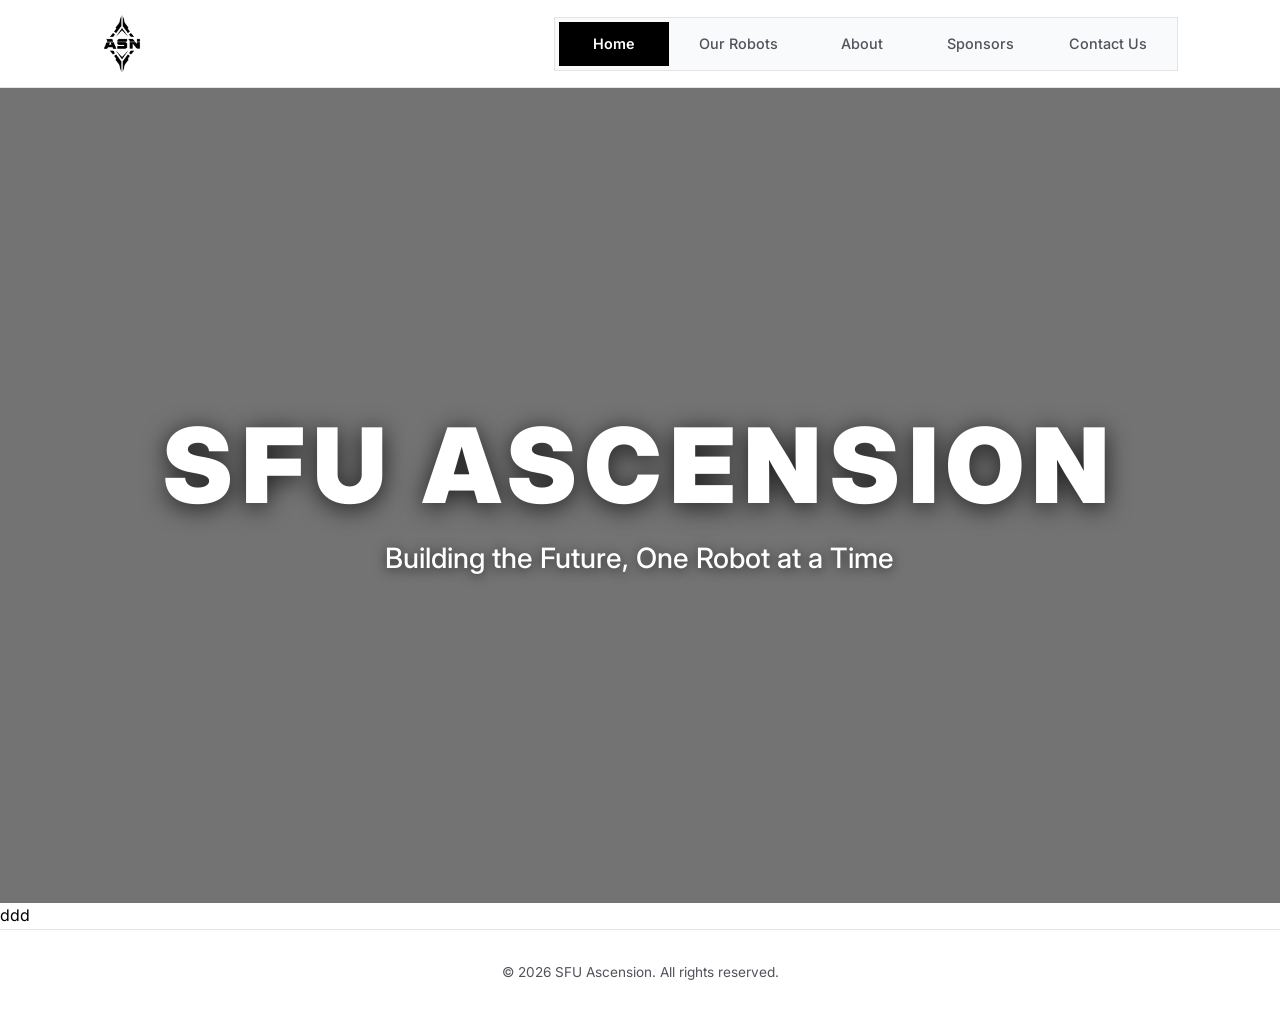
==== index.html @ e558784f "Create" ====
<!doctype html>
<html lang="en">
  <head>
    <meta charset="UTF-8" />
    <meta name="viewport" content="width=device-width, initial-scale=1.0" />
    <title>Home | SFU Ascension</title>
    <link rel="stylesheet" href="style.css" />
    <link rel="preconnect" href="https://fonts.googleapis.com" />
    <link rel="preconnect" href="https://fonts.gstatic.com" crossorigin />
    <link
      href="https://fonts.googleapis.com/css2?family=Inter:wght@400;500;700;800;900&display=swap"
      rel="stylesheet"
    />
  </head>
  <body>
    <header class="top-nav">
      <a href="index.html" class="logo-container">
        <img src="images/asnBlackLogo.png" alt="ASN Logo" class="logo-img" />
      </a>
      <nav class="tabs-container">
        <a href="index.html" class="tab-btn active">Home</a>
        <a href="robots.html" class="tab-btn">Our Robots</a>
        <a href="about.html" class="tab-btn">About</a>
        <a href="sponsors.html" class="tab-btn">Sponsors</a>
        <a href="contact.html" class="tab-btn">Contact Us</a>
      </nav>
    </header>

    <main class="content-wrapper">
      <section class="hero-gif-container">
        <div class="hero-overlay"></div>
        <div class="hero-content">
          <h1 class="giant-hero-title">SFU ASCENSION</h1>
          <h2 class="giant-hero-subtitle">
            Building the Future, One Robot at a Time
          </h2>
        </div>
      </section>
      ddd
    </main>

    <footer class="footer">
      <p>&copy; 2026 SFU Ascension. All rights reserved.</p>
    </footer>
  </body>
</html>
---- style.css ----
:root {
  --bg: #FFFFFF;
  --bg-card: #f9fafb;
  --bg-card-hover: #f3f4f6;
  --text-main: #000000;
  --text-muted: #52525b;
  --accent-vivid: #F13223;
  --accent-pale: #FA6559;
  --border: #e4e4e7;
  --radius: 0px;
}

* {
  box-sizing: border-box;
  margin: 0;
  padding: 0;
}

body {
  font-family: 'Inter', system-ui, -apple-system, sans-serif;
  background-color: var(--bg);
  color: var(--text-main);
  line-height: 1.6;
  min-height: 100vh;
  display: flex;
  flex-direction: column;
}

/* Header & Tab Navigation Bar */
.top-nav {
  display: flex;
  justify-content: space-between;
  align-items: center;
  padding: 0.85rem 8%;
  border-bottom: 1px solid var(--border);
  position: sticky;
  top: 0;
  background-color: rgba(255, 255, 255, 0.96);
  backdrop-filter: blur(8px);
  z-index: 100;
}

.logo-container {
  display: flex;
  align-items: center;
  text-decoration: none;
}

.logo-img {
  height: 60px;
  width: auto;
  max-width: 170px;
  display: block;
  object-fit: contain;
}

/* Square & Wide Tabs (Now Anchor Links) */
.tabs-container {
  display: flex;
  background: var(--bg-card);
  padding: 4px;
  border-radius: 0;
  border: 1px solid var(--border);
  gap: 4px;
  overflow-x: auto;
}

.tab-btn {
  display: inline-flex;
  align-items: center;
  justify-content: center;
  background: transparent;
  color: var(--text-muted);
  font-size: 0.9rem;
  font-weight: 500;
  padding: 0.65rem 1.6rem;
  min-width: 110px;
  border-radius: 0;
  text-decoration: none;
  cursor: pointer;
  transition: background-color 0.2s ease, color 0.2s ease;
  white-space: nowrap;
}

.tab-btn:hover {
  background: #000000;
  color: #ffffff;
}

.tab-btn.active {
  background: var(--text-main);
  color: #ffffff;
  font-weight: 600;
}

.tab-btn.active:hover {
  background: #000000;
  color: #ffffff;
}

/* Main Content Wrapper */
.content-wrapper {
  flex: 1;
  width: 100%;
  display: flex;
  flex-direction: column;
}

/* Overview / Home Hero Section */
.hero-gif-container {
  position: relative;
  width: 100%;
  height: calc(100vh - 85px);
  min-height: 550px;
  display: flex;
  align-items: center;
  justify-content: center;
  text-align: center;
  background-image: url('https://upload.wikimedia.org/wikipedia/commons/e/e0/5R_robot.gif');
  background-size: cover;
  background-position: center;
  background-repeat: no-repeat;
  overflow: hidden;
}

.hero-overlay {
  position: absolute;
  top: 0;
  left: 0;
  width: 100%;
  height: 100%;
  background: rgba(0, 0, 0, 0.55);
  z-index: 1;
}

.hero-content {
  position: relative;
  z-index: 2;
  padding: 0 2rem;
}

.giant-hero-title {
  font-size: clamp(3rem, 8.5vw, 6.5rem);
  font-weight: 900;
  letter-spacing: 0.08em;
  color: #ffffff;
  text-transform: uppercase;
  line-height: 1.05;
  margin: 0;
  text-shadow: 0 4px 24px rgba(0, 0, 0, 0.75);
}

.giant-hero-subtitle {
  font-size: clamp(1.25rem, 2.5vw, 1.75rem);
  font-weight: 500;
  color: #ffffff;
  margin-top: 1rem;
  text-shadow: 0 2px 12px rgba(0, 0, 0, 0.65);
}

/* Page Inner Layout */
.inner-container {
  max-width: 850px;
  margin: 0 auto;
  padding: 4.5rem 2rem 4rem;
  width: 100%;
}

.badge {
  display: inline-block;
  padding: 0.35rem 0.85rem;
  font-size: 0.8rem;
  font-weight: 600;
  color: var(--accent-vivid);
  background: rgba(250, 101, 89, 0.12);
  border: 1px solid var(--accent-pale);
  border-radius: 0;
  margin-bottom: 1.25rem;
}

h1.page-title {
  font-size: clamp(2rem, 3.5vw, 2.75rem);
  font-weight: 700;
  line-height: 1.2;
  margin-bottom: 1rem;
  color: var(--text-main);
}

.lead {
  color: var(--text-muted);
  font-size: 1.15rem;
  margin-bottom: 2.5rem;
}

.capability-list {
  display: flex;
  flex-direction: column;
  gap: 1.25rem;
}

.capability-item, .info-box, .contact-card {
  background: var(--bg-card);
  border: 1px solid var(--border);
  padding: 1.5rem 2rem;
  transition: border-color 0.2s ease, background-color 0.2s ease;
}

.capability-item:hover, .info-box:hover {
  background: var(--bg-card-hover);
  border-color: var(--accent-pale);
}

.capability-item h3, .info-box h3 {
  font-size: 1.15rem;
  margin-bottom: 0.5rem;
  color: var(--text-main);
}

.capability-item p, .info-box p, .contact-card p {
  color: var(--text-muted);
  font-size: 0.95rem;
}

.btn {
  display: inline-block;
  margin-top: 1.25rem;
  background: var(--accent-vivid);
  color: #ffffff;
  font-weight: 600;
  padding: 0.75rem 1.5rem;
  text-decoration: none;
  transition: background-color 0.2s ease;
}

.btn:hover {
  background: #000000;
}

.footer {
  text-align: center;
  padding: 2rem;
  border-top: 1px solid var(--border);
  color: var(--text-muted);
  font-size: 0.85rem;
  background: var(--bg);
}
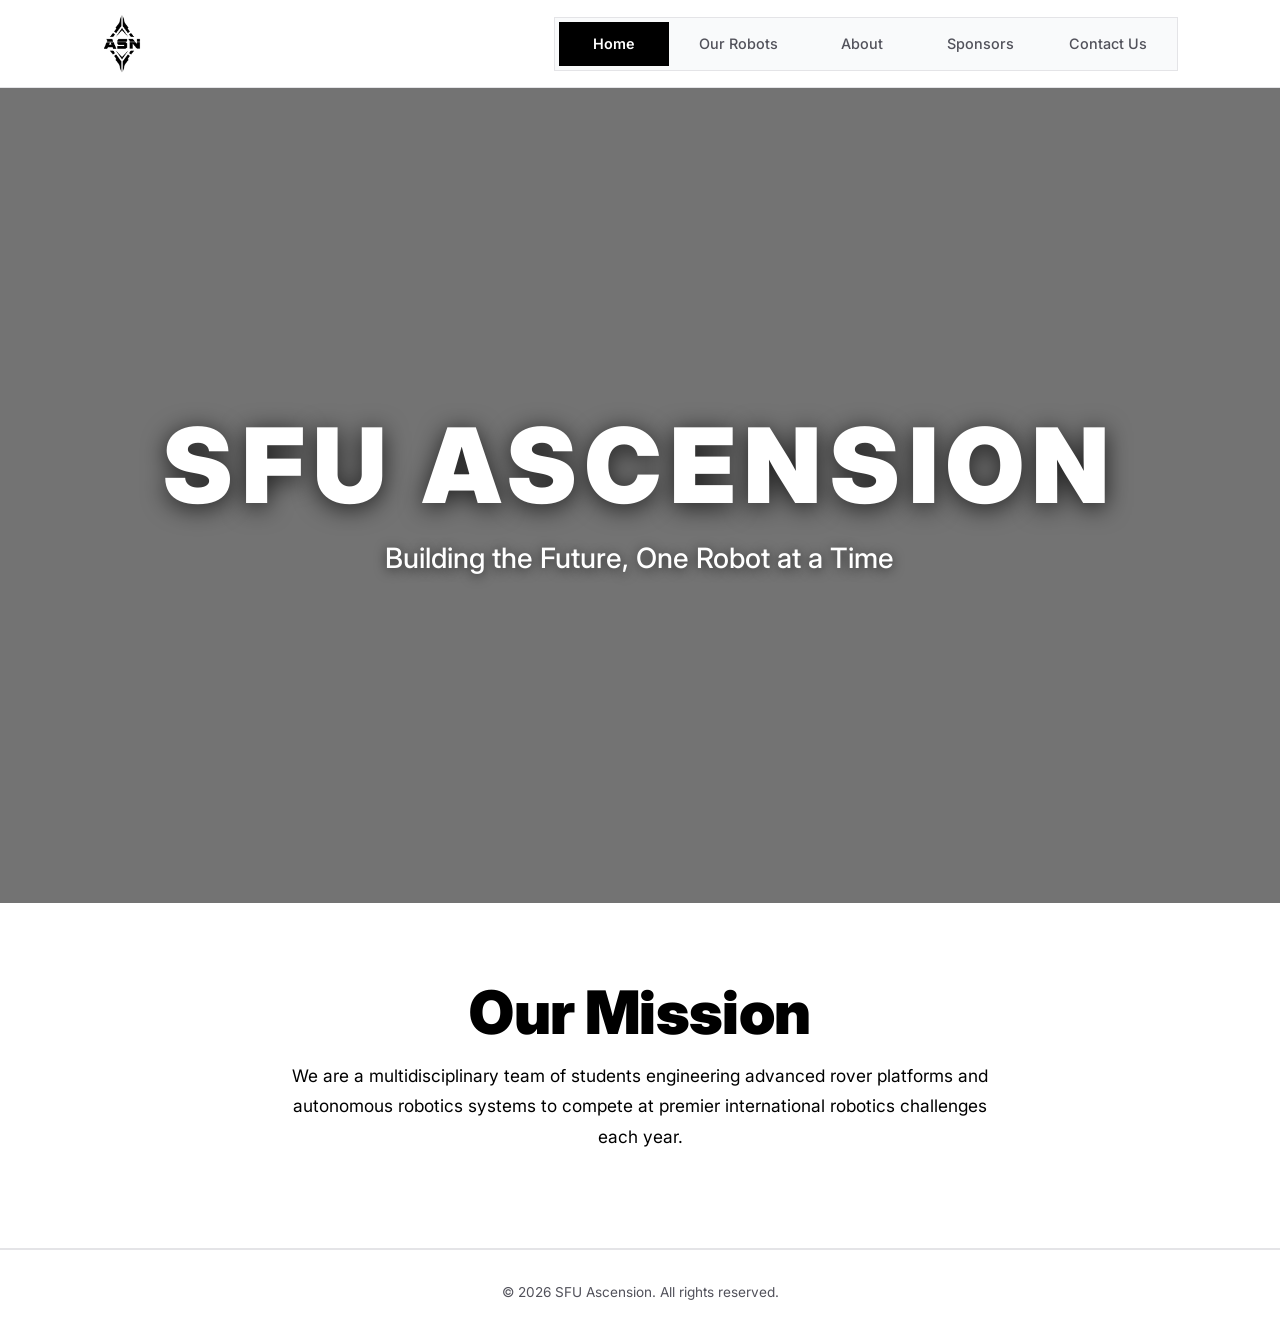
==== commit 9f89f840: "Our mission added" ====
--- a/index.html
+++ b/index.html
@@ -13,6 +13,7 @@
     />
   </head>
   <body>
+    <!-- Top Header & Navigation -->
     <header class="top-nav">
       <a href="index.html" class="logo-container">
         <img src="images/asnBlackLogo.png" alt="ASN Logo" class="logo-img" />
@@ -27,6 +28,7 @@
     </header>
 
     <main class="content-wrapper">
+      <!-- Giant GIF Hero Section -->
       <section class="hero-gif-container">
         <div class="hero-overlay"></div>
         <div class="hero-content">
@@ -36,7 +38,18 @@
           </h2>
         </div>
       </section>
-      ddd
+
+      <!-- Our Mission Section (Full width, ~30vh, White Background, Black Font) -->
+      <section class="mission-section">
+        <div class="mission-container">
+          <h2 class="mission-title">Our Mission</h2>
+          <p class="mission-desc">
+            We are a multidisciplinary team of students engineering advanced
+            rover platforms and autonomous robotics systems to compete at
+            premier international robotics challenges each year.
+          </p>
+        </div>
+      </section>
     </main>
 
     <footer class="footer">
--- a/style.css
+++ b/style.css
@@ -157,6 +157,48 @@
   margin-top: 1rem;
   text-shadow: 0 2px 12px rgba(0, 0, 0, 0.65);
 }
+/* =========================================
+   OUR MISSION SECTION (HOME PAGE)
+   ========================================= */
+.mission-section {
+  width: 100%;
+  min-height: 30vh;
+  background-color: #FFFFFF;
+  color: #000000;
+  display: flex;
+  align-items: center;
+  justify-content: center;
+  padding: 4.5rem 8%;
+  border-bottom: 1px solid var(--border);
+}
+
+.mission-container {
+  max-width: 820px;
+  width: 100%;
+  text-align: center;
+  display: flex;
+  flex-direction: column;
+  align-items: center;
+  justify-content: center;
+}
+
+.mission-desc {
+  font-size: clamp(1rem, 1.35vw, 1.15rem);
+  line-height: 1.75;
+  color: #000000;
+  font-weight: 400;
+  margin-bottom: 1.5rem;
+  max-width: 720px;
+}
+
+.mission-title {
+  font-size: clamp(2.5rem, 5vw, 3.75rem);
+  font-weight: 900;
+  line-height: 1.1;
+  color: #000000;
+  letter-spacing: -0.01em;
+  margin: 0.25rem 0 1rem;
+}
 
 /* Page Inner Layout */
 .inner-container {
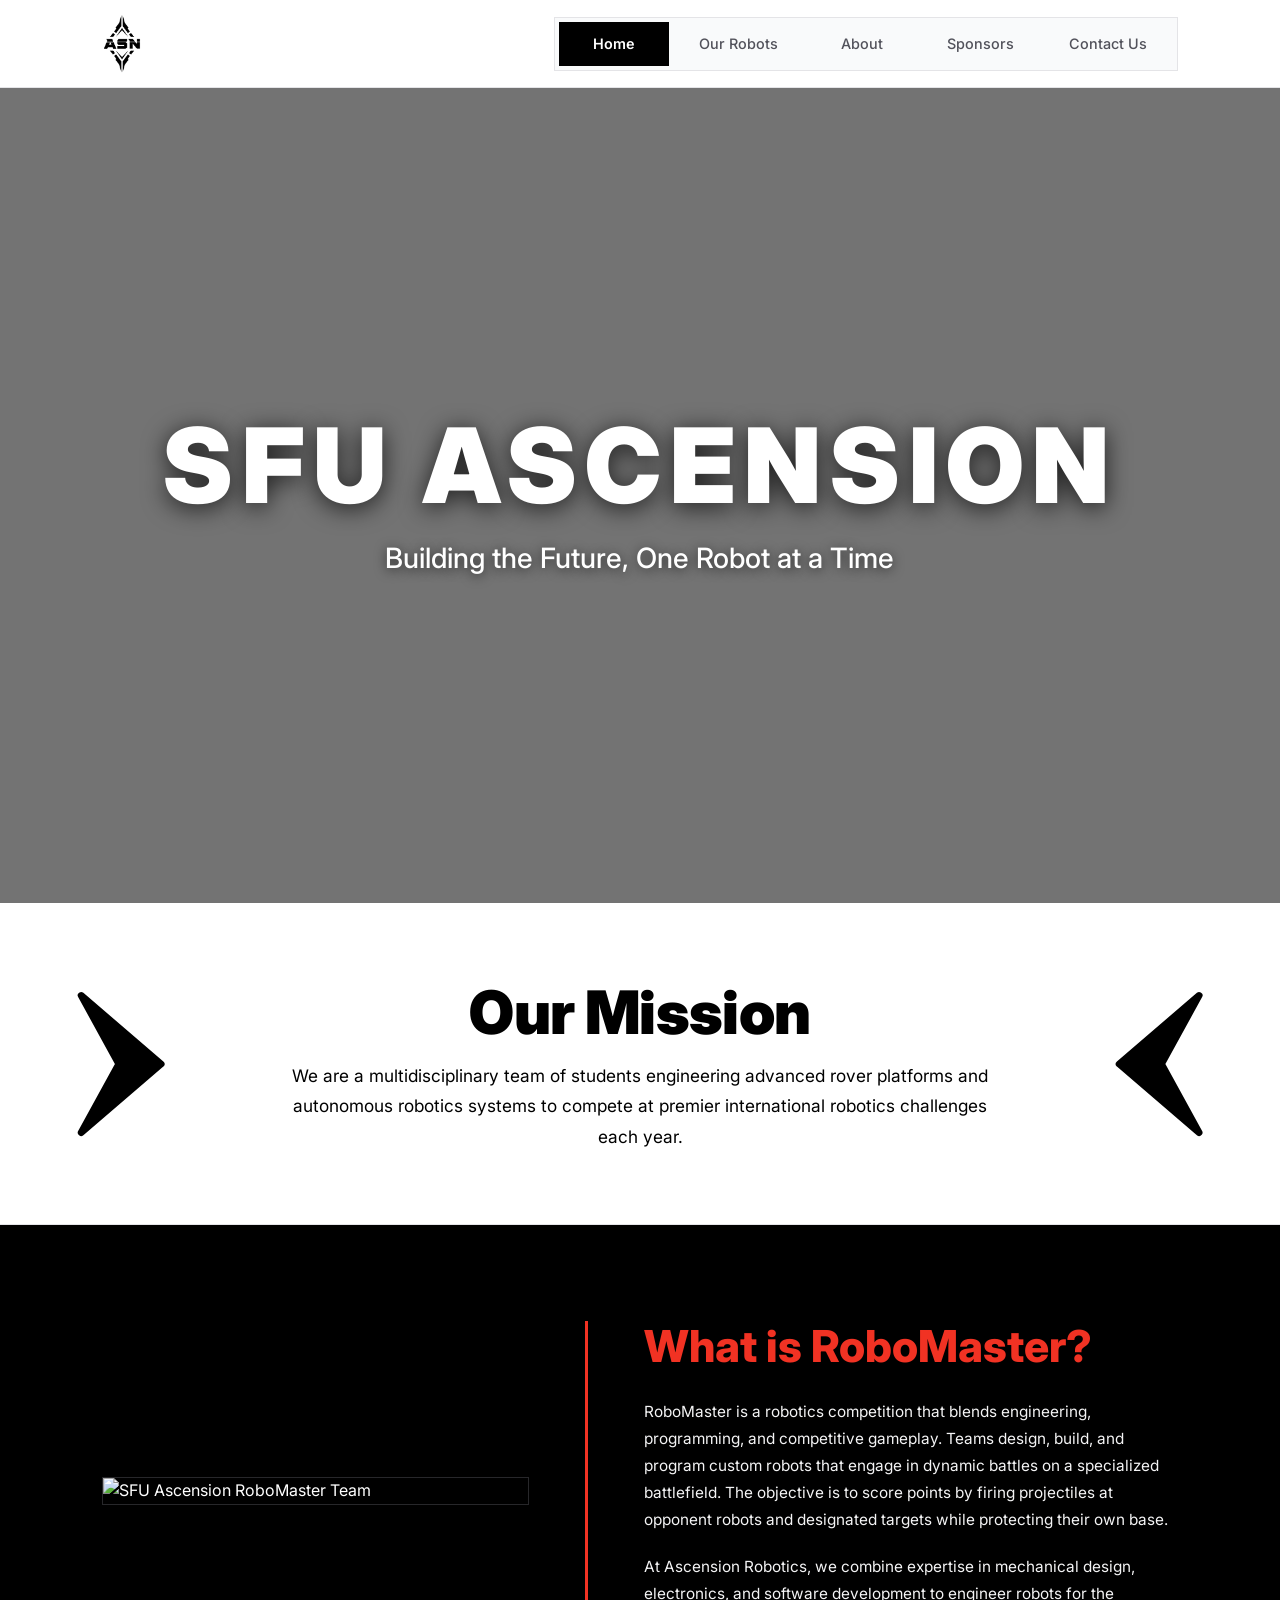
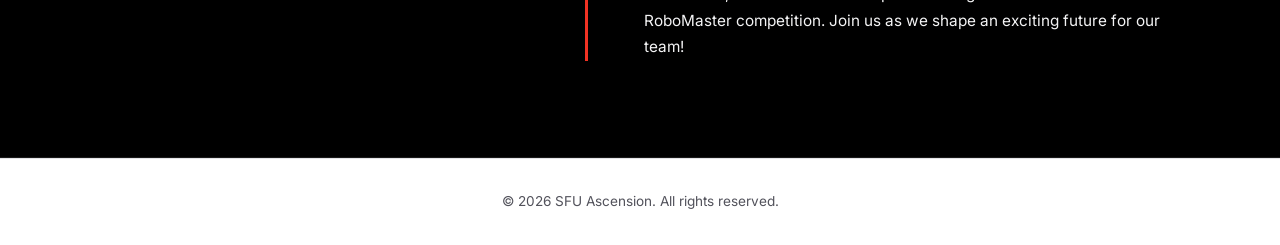
==== commit f84e47de: "Added arrow heads to the mission section" ====
--- a/index.html
+++ b/index.html
@@ -13,7 +13,7 @@
     />
   </head>
   <body>
-    <!-- Top Header & Navigation -->
+    <!-- Top Header & Brand -->
     <header class="top-nav">
       <a href="index.html" class="logo-container">
         <img src="images/asnBlackLogo.png" alt="ASN Logo" class="logo-img" />
@@ -28,7 +28,7 @@
     </header>
 
     <main class="content-wrapper">
-      <!-- Giant GIF Hero Section -->
+      <!-- 1. Giant GIF Hero Section -->
       <section class="hero-gif-container">
         <div class="hero-overlay"></div>
         <div class="hero-content">
@@ -39,8 +39,17 @@
         </div>
       </section>
 
-      <!-- Our Mission Section (Full width, ~30vh, White Background, Black Font) -->
+      <!-- 2. Our Mission Section with Flanking Arrowheads -->
       <section class="mission-section">
+        <!-- Left Arrowhead (Pointing Inward / Right) -->
+        <svg
+          class="mission-arrow mission-arrow-left"
+          viewBox="0 0 100 140"
+          aria-hidden="true"
+        >
+          <path d="M 15 10 L 85 70 L 15 130 L 48 70 Z" />
+        </svg>
+
         <div class="mission-container">
           <h2 class="mission-title">Our Mission</h2>
           <p class="mission-desc">
@@ -48,6 +57,52 @@
             rover platforms and autonomous robotics systems to compete at
             premier international robotics challenges each year.
           </p>
+        </div>
+
+        <!-- Right Arrowhead (Pointing Inward / Left) -->
+        <svg
+          class="mission-arrow mission-arrow-right"
+          viewBox="0 0 100 140"
+          aria-hidden="true"
+        >
+          <path d="M 85 10 L 15 70 L 85 130 L 52 70 Z" />
+        </svg>
+      </section>
+
+      <!-- 3. What is RoboMaster Section (Black Background, White Text, No Button) -->
+      <section class="robomaster-section">
+        <div class="robomaster-container">
+          <!-- Left: Team & Robot Image -->
+          <div class="robomaster-image-wrapper">
+            <!-- Swap src with 'images/robomaster-team.jpg' when your image is ready -->
+            <img
+              src="https://placehold.co/600x420/181b22/ffffff?text=RoboMaster+Team+Photo"
+              alt="SFU Ascension RoboMaster Team"
+              class="robomaster-img"
+            />
+          </div>
+
+          <!-- Middle: Red Accent Line Divider -->
+          <div class="robomaster-divider"></div>
+
+          <!-- Right: RoboMaster Overview Copy -->
+          <div class="robomaster-text">
+            <h2 class="robomaster-title">What is RoboMaster?</h2>
+            <p>
+              RoboMaster is a robotics competition that blends engineering,
+              programming, and competitive gameplay. Teams design, build, and
+              program custom robots that engage in dynamic battles on a
+              specialized battlefield. The objective is to score points by
+              firing projectiles at opponent robots and designated targets while
+              protecting their own base.
+            </p>
+            <p>
+              At Ascension Robotics, we combine expertise in mechanical design,
+              electronics, and software development to engineer robots for the
+              RoboMaster competition. Join us as we shape an exciting future for
+              our team!
+            </p>
+          </div>
         </div>
       </section>
     </main>
--- a/style.css
+++ b/style.css
@@ -161,6 +161,7 @@
    OUR MISSION SECTION (HOME PAGE)
    ========================================= */
 .mission-section {
+  position: relative;
   width: 100%;
   min-height: 30vh;
   background-color: #FFFFFF;
@@ -170,9 +171,35 @@
   justify-content: center;
   padding: 4.5rem 8%;
   border-bottom: 1px solid var(--border);
+  overflow: hidden; /* Prevents arrows from overflowing viewport edges */
+}
+
+/* Stylistic Arrowhead SVGs */
+.mission-arrow {
+  position: absolute;
+  top: 50%;
+  transform: translateY(-50%);
+  height: clamp(90px, 15vw, 160px);
+  width: auto;
+  fill: #000000;
+  stroke: #000000;
+  stroke-width: 6;
+  stroke-linejoin: round; /* Matches the soft rounded bevels of your reference */
+  pointer-events: none;
+  z-index: 1;
+}
+
+.mission-arrow-left {
+  left: clamp(1.5rem, 5vw, 5rem);
+}
+
+.mission-arrow-right {
+  right: clamp(1.5rem, 5vw, 5rem);
 }
 
 .mission-container {
+  position: relative;
+  z-index: 2; /* Keeps text layered cleanly above arrowheads */
   max-width: 820px;
   width: 100%;
   text-align: center;
@@ -180,15 +207,7 @@
   flex-direction: column;
   align-items: center;
   justify-content: center;
-}
-
-.mission-desc {
-  font-size: clamp(1rem, 1.35vw, 1.15rem);
-  line-height: 1.75;
-  color: #000000;
-  font-weight: 400;
-  margin-bottom: 1.5rem;
-  max-width: 720px;
+  padding: 0 1rem;
 }
 
 .mission-title {
@@ -198,6 +217,101 @@
   color: #000000;
   letter-spacing: -0.01em;
   margin: 0.25rem 0 1rem;
+}
+
+.mission-desc {
+  font-size: clamp(1rem, 1.35vw, 1.15rem);
+  line-height: 1.75;
+  color: #000000;
+  font-weight: 400;
+  margin-bottom: 0;
+  max-width: 720px;
+}
+
+/* Mobile Screen Adjustment */
+@media (max-width: 768px) {
+  .mission-arrow {
+    opacity: 0.12; /* Fades arrows to subtle watermarks so text remains legible */
+    height: 110px;
+  }
+}
+
+/* =========================================
+   WHAT IS ROBOMASTER SECTION
+   ========================================= */
+.robomaster-section {
+  width: 100%;
+  background-color: #000000;
+  color: #FFFFFF;
+  padding: 6rem 8%;
+  display: flex;
+  justify-content: center;
+  align-items: center;
+  border-bottom: 1px solid #1a1a1a;
+}
+
+.robomaster-container {
+  max-width: 1150px;
+  width: 100%;
+  display: grid;
+  grid-template-columns: 1fr auto 1.25fr;
+  align-items: center;
+  gap: 3.5rem;
+}
+
+/* Image Column */
+.robomaster-image-wrapper {
+  width: 100%;
+}
+
+.robomaster-img {
+  width: 100%;
+  height: auto;
+  display: block;
+  object-fit: cover;
+  border: 1px solid #27272a;
+}
+
+/* Vertical Red Accent Divider */
+.robomaster-divider {
+  width: 3px;
+  align-self: stretch;
+  background-color: var(--accent-vivid);
+}
+
+/* Text Content Column */
+.robomaster-text {
+  display: flex;
+  flex-direction: column;
+  gap: 1.25rem;
+}
+
+.robomaster-title {
+  font-size: clamp(2rem, 3.5vw, 2.75rem);
+  font-weight: 800;
+  color: var(--accent-vivid); /* Vivid red heading as shown in reference */
+  line-height: 1.15;
+  margin-bottom: 0.5rem;
+}
+
+.robomaster-text p {
+  color: #f4f4f5;
+  font-size: clamp(0.95rem, 1.2vw, 1.05rem);
+  line-height: 1.75;
+}
+
+/* Responsive Collapse for Tablets and Mobile */
+@media (max-width: 900px) {
+  .robomaster-container {
+    grid-template-columns: 1fr;
+    gap: 2rem;
+  }
+
+  .robomaster-divider {
+    width: 60px;
+    height: 3px;
+    align-self: flex-start;
+  }
 }
 
 /* Page Inner Layout */
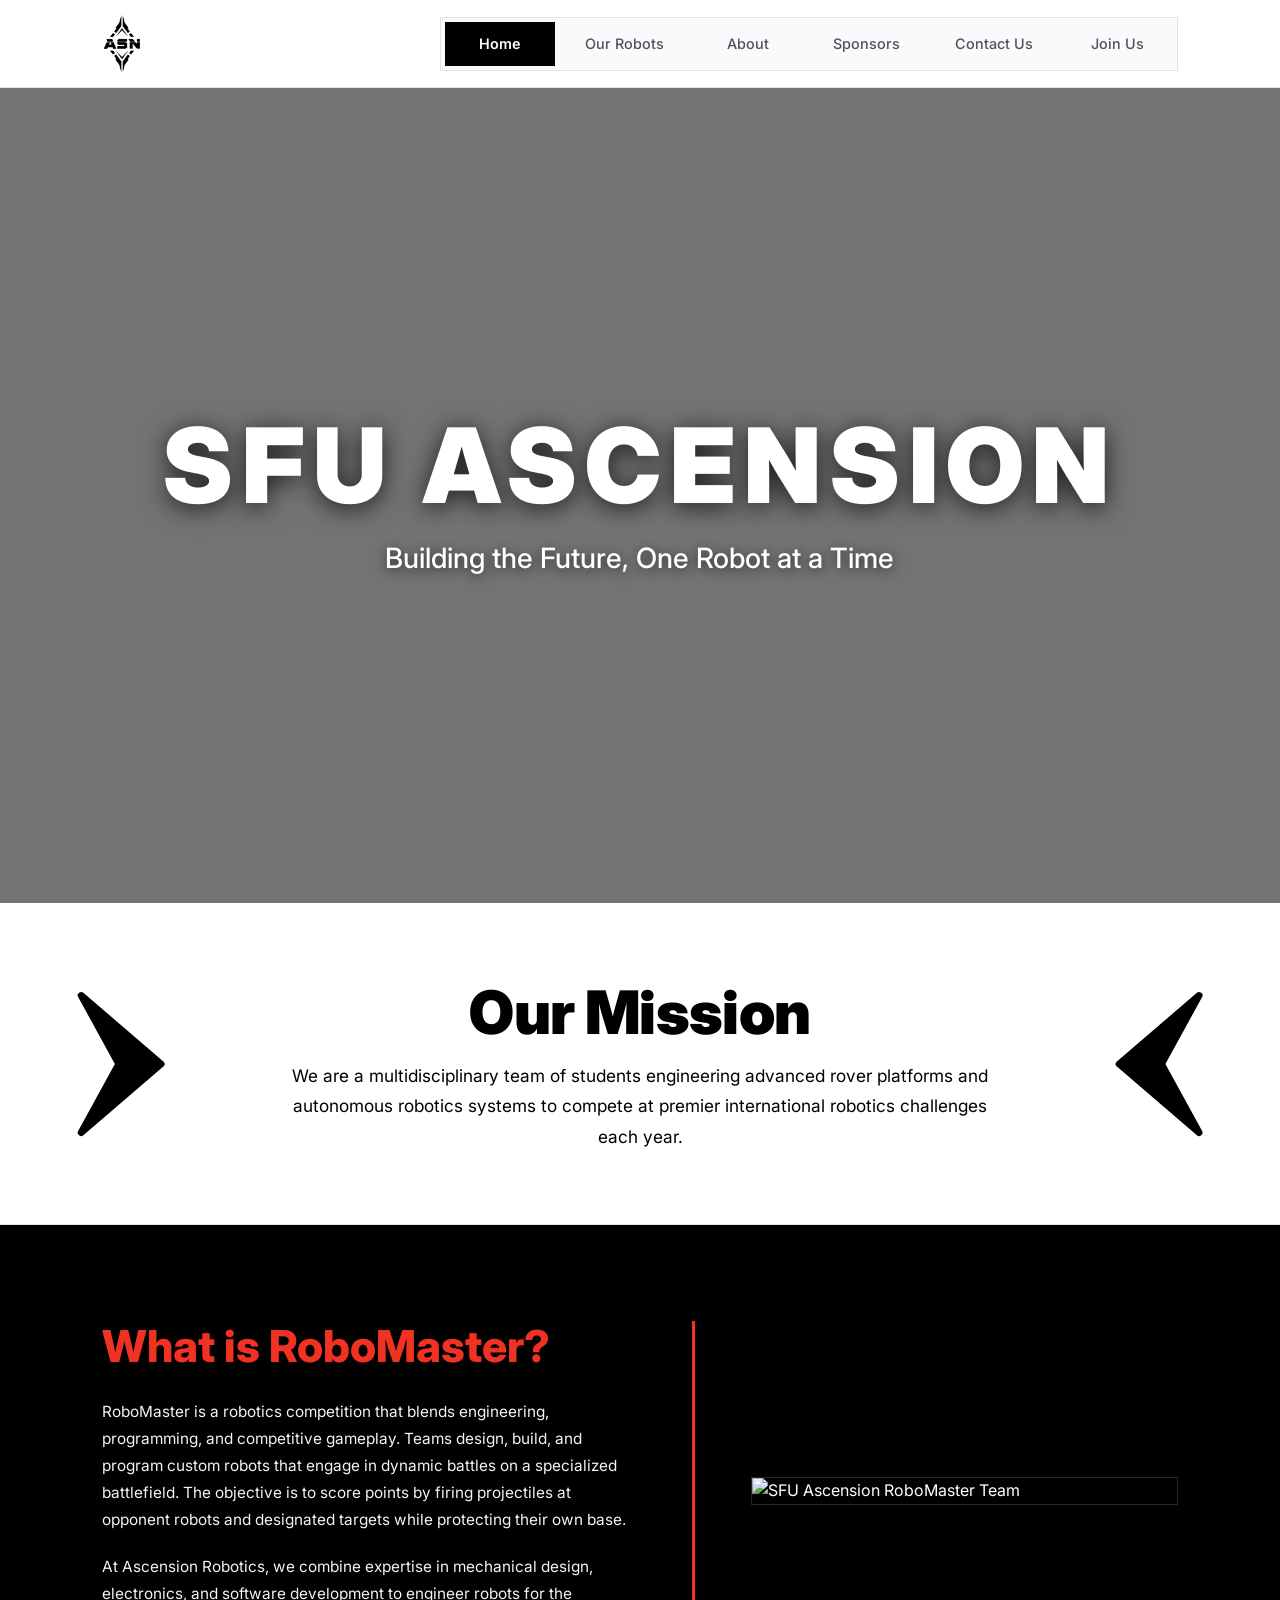
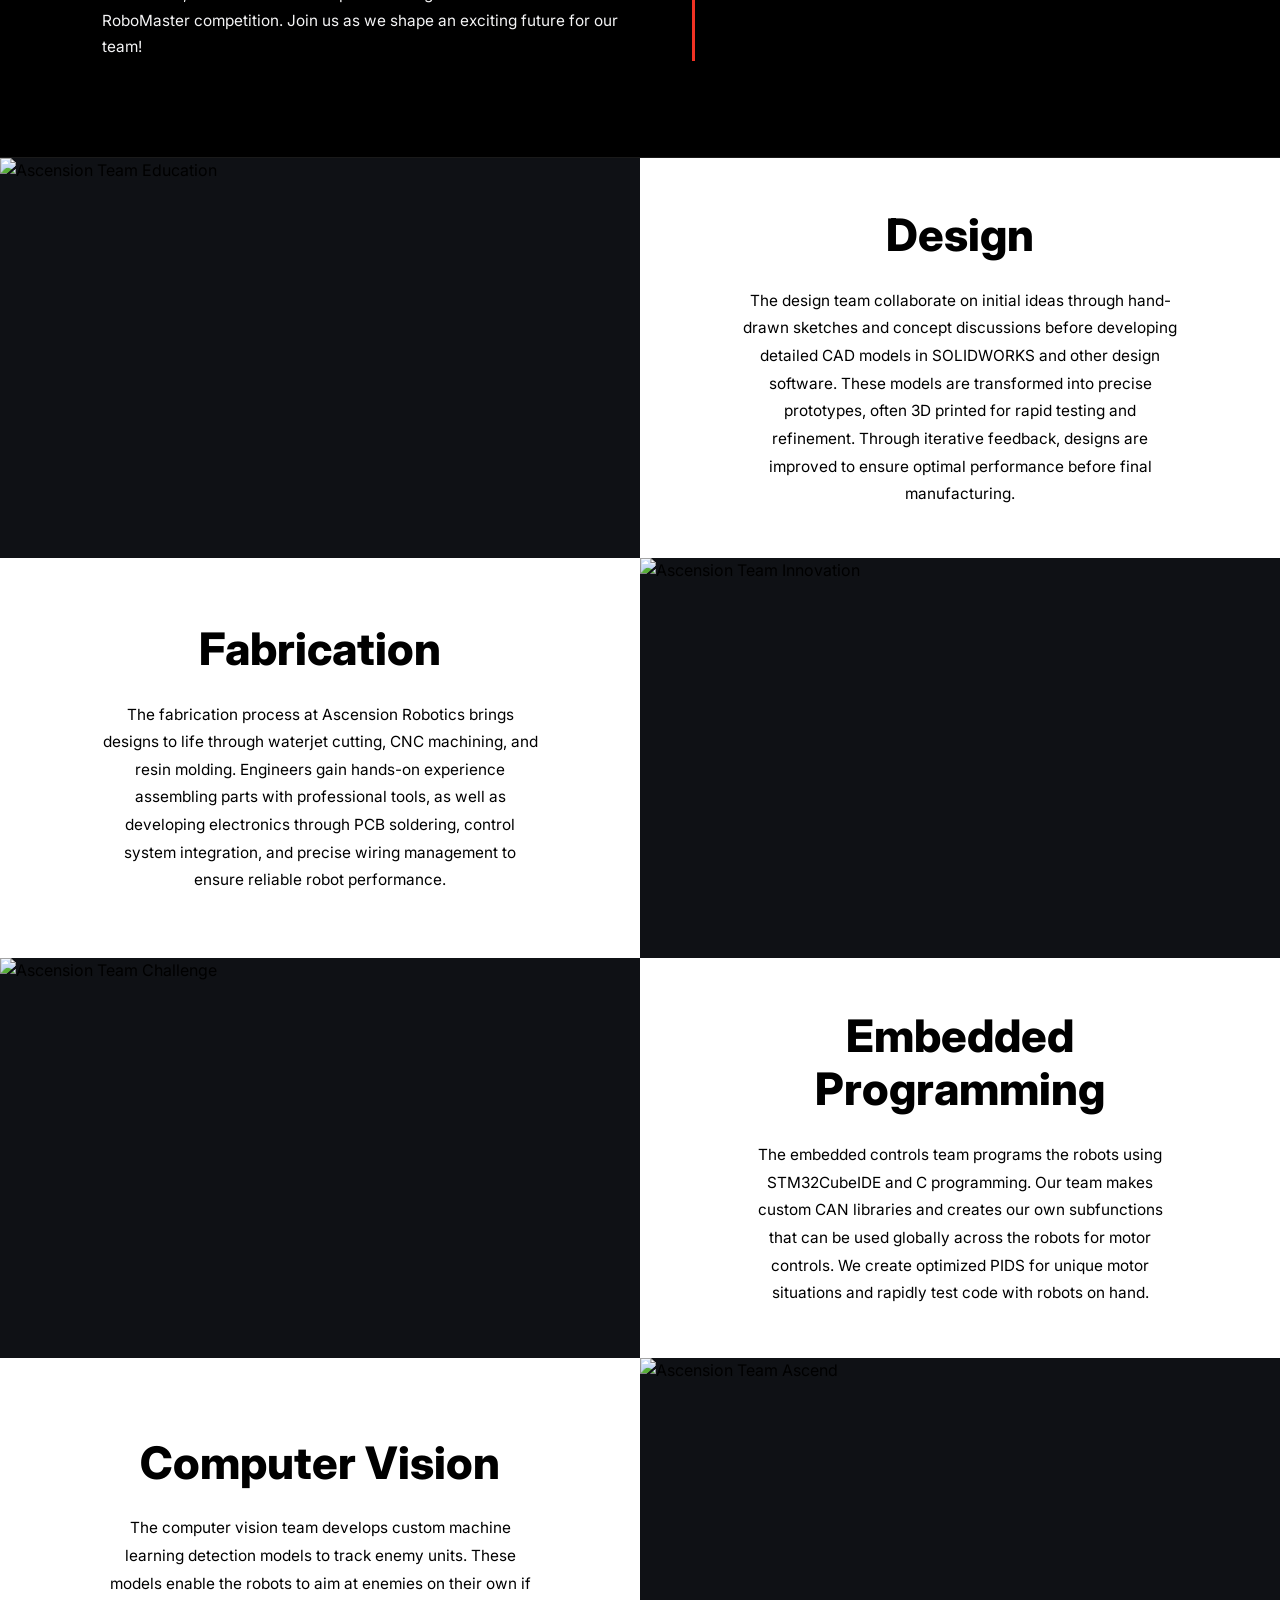
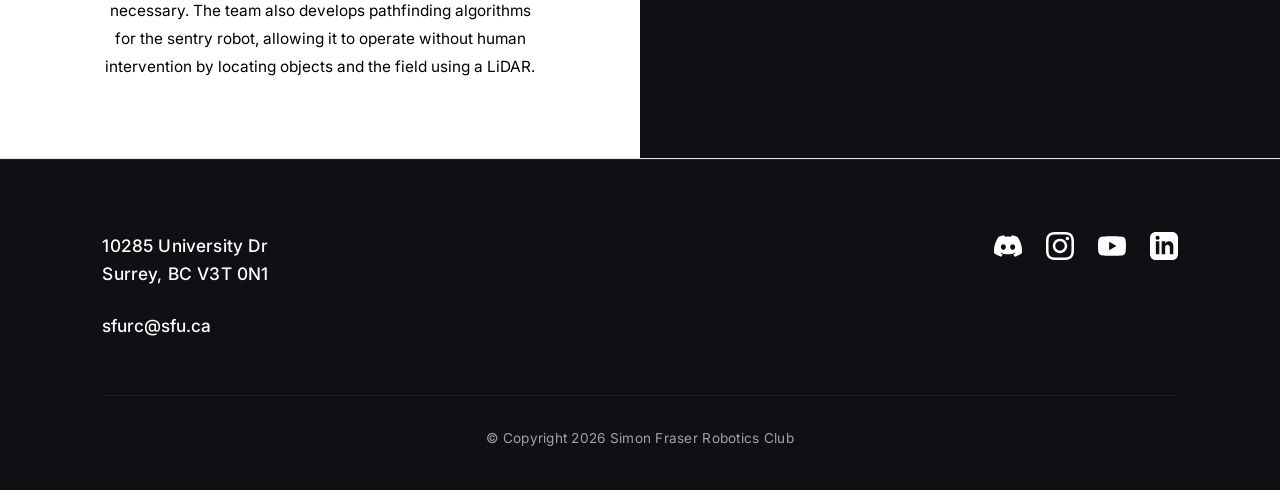
==== commit 11b4486a: "Finished the home page, started on the join and robots page" ====
--- a/index.html
+++ b/index.html
@@ -24,6 +24,7 @@
         <a href="about.html" class="tab-btn">About</a>
         <a href="sponsors.html" class="tab-btn">Sponsors</a>
         <a href="contact.html" class="tab-btn">Contact Us</a>
+        <a href="join.html" class="tab-btn">Join Us</a>
       </nav>
     </header>
 
@@ -41,7 +42,7 @@
 
       <!-- 2. Our Mission Section with Flanking Arrowheads -->
       <section class="mission-section">
-        <!-- Left Arrowhead (Pointing Inward / Right) -->
+        <!-- Left Arrowhead -->
         <svg
           class="mission-arrow mission-arrow-left"
           viewBox="0 0 100 140"
@@ -59,7 +60,7 @@
           </p>
         </div>
 
-        <!-- Right Arrowhead (Pointing Inward / Left) -->
+        <!-- Right Arrowhead -->
         <svg
           class="mission-arrow mission-arrow-right"
           viewBox="0 0 100 140"
@@ -69,23 +70,9 @@
         </svg>
       </section>
 
-      <!-- 3. What is RoboMaster Section (Black Background, White Text, No Button) -->
+      <!-- 3. What is RoboMaster Section (Text Left, Image Right) -->
       <section class="robomaster-section">
         <div class="robomaster-container">
-          <!-- Left: Team & Robot Image -->
-          <div class="robomaster-image-wrapper">
-            <!-- Swap src with 'images/robomaster-team.jpg' when your image is ready -->
-            <img
-              src="https://placehold.co/600x420/181b22/ffffff?text=RoboMaster+Team+Photo"
-              alt="SFU Ascension RoboMaster Team"
-              class="robomaster-img"
-            />
-          </div>
-
-          <!-- Middle: Red Accent Line Divider -->
-          <div class="robomaster-divider"></div>
-
-          <!-- Right: RoboMaster Overview Copy -->
           <div class="robomaster-text">
             <h2 class="robomaster-title">What is RoboMaster?</h2>
             <p>
@@ -103,12 +90,202 @@
               our team!
             </p>
           </div>
+
+          <div class="robomaster-divider"></div>
+
+          <div class="robomaster-image-wrapper">
+            <img
+              src="https://placehold.co/600x420/181b22/ffffff?text=RoboMaster+Team+Photo"
+              alt="SFU Ascension RoboMaster Team"
+              class="robomaster-img"
+            />
+          </div>
+        </div>
+      </section>
+
+      <!-- 4. Four-Layer 50/50 Alternating Showcase -->
+      <section class="split-showcase-section">
+        <!-- Layer 1: Image Left (50%), Text Right (50%) -->
+        <div class="split-row">
+          <div class="split-col split-image-col">
+            <img
+              src="https://placehold.co/900x600/1e293b/ffffff?text=Robotics+Education"
+              alt="Ascension Team Education"
+              class="split-img"
+            />
+          </div>
+          <div class="split-col split-text-col">
+            <div class="split-text-inner">
+              <h2 class="split-title">Design</h2>
+              <p class="split-desc">
+                The design team collaborate on initial ideas through hand-drawn
+                sketches and concept discussions before developing detailed CAD
+                models in SOLIDWORKS and other design software. These models are
+                transformed into precise prototypes, often 3D printed for rapid
+                testing and refinement. Through iterative feedback, designs are
+                improved to ensure optimal performance before final
+                manufacturing.
+              </p>
+            </div>
+          </div>
+        </div>
+
+        <!-- Layer 2: Text Left (50%), Image Right (50%) -->
+        <div class="split-row reverse">
+          <div class="split-col split-image-col">
+            <img
+              src="https://placehold.co/900x600/0f172a/ffffff?text=Robotics+Innovation"
+              alt="Ascension Team Innovation"
+              class="split-img"
+            />
+          </div>
+          <div class="split-col split-text-col">
+            <div class="split-text-inner">
+              <h2 class="split-title">Fabrication</h2>
+              <p class="split-desc">
+                The fabrication process at Ascension Robotics brings designs to
+                life through waterjet cutting, CNC machining, and resin molding.
+                Engineers gain hands-on experience assembling parts with
+                professional tools, as well as developing electronics through
+                PCB soldering, control system integration, and precise wiring
+                management to ensure reliable robot performance.
+              </p>
+            </div>
+          </div>
+        </div>
+
+        <!-- Layer 3: Image Left (50%), Text Right (50%) -->
+        <div class="split-row">
+          <div class="split-col split-image-col">
+            <img
+              src="https://placehold.co/900x600/334155/ffffff?text=Robotics+Challenge"
+              alt="Ascension Team Challenge"
+              class="split-img"
+            />
+          </div>
+          <div class="split-col split-text-col">
+            <div class="split-text-inner">
+              <h2 class="split-title">Embedded Programming</h2>
+              <p class="split-desc">
+                The embedded controls team programs the robots using
+                STM32CubeIDE and C programming. Our team makes custom CAN
+                libraries and creates our own subfunctions that can be used
+                globally across the robots for motor controls. We create
+                optimized PIDS for unique motor situations and rapidly test code
+                with robots on hand.
+              </p>
+            </div>
+          </div>
+        </div>
+
+        <!-- Layer 4: Text Left (50%), Image Right (50%) -->
+        <div class="split-row reverse">
+          <div class="split-col split-image-col">
+            <img
+              src="https://placehold.co/900x600/181b22/ffffff?text=Ascension+Robotics"
+              alt="Ascension Team Ascend"
+              class="split-img"
+            />
+          </div>
+          <div class="split-col split-text-col">
+            <div class="split-text-inner">
+              <h2 class="split-title">Computer Vision</h2>
+              <p class="split-desc">
+                The computer vision team develops custom machine learning
+                detection models to track enemy units. These models enable the
+                robots to aim at enemies on their own if necessary. The team
+                also develops pathfinding algorithms for the sentry robot,
+                allowing it to operate without human intervention by locating
+                objects and the field using a LiDAR.
+              </p>
+            </div>
+          </div>
         </div>
       </section>
     </main>
 
-    <footer class="footer">
-      <p>&copy; 2026 SFU Ascension. All rights reserved.</p>
+    <!-- Site Footer -->
+    <footer class="site-footer">
+      <div class="footer-container">
+        <!-- Left: Address & Email -->
+        <div class="footer-info">
+          <p class="footer-address">
+            10285 University Dr<br />
+            Surrey, BC V3T 0N1
+          </p>
+          <p class="footer-email">
+            <a href="mailto:sfurc@sfu.ca">sfurc@sfu.ca</a>
+          </p>
+        </div>
+
+        <!-- Right: Social Media Links -->
+        <div class="footer-socials">
+          <!-- Discord -->
+          <a
+            href="https://discord.com/invite/XsfVH5xZgH"
+            target="_blank"
+            rel="noopener noreferrer"
+            class="social-icon"
+            aria-label="Discord"
+          >
+            <svg viewBox="0 0 24 24" aria-hidden="true">
+              <path
+                d="M20.317 4.37a19.791 19.791 0 0 0-4.885-1.515.074.074 0 0 0-.079.037c-.21.375-.444.864-.608 1.25a18.27 18.27 0 0 0-5.487 0 12.64 12.64 0 0 0-.617-1.25.077.077 0 0 0-.079-.037A19.736 19.736 0 0 0 3.677 4.37a.07.07 0 0 0-.032.027C.533 9.046-.32 13.58.099 18.057a.082.082 0 0 0 .031.057 19.9 19.9 0 0 0 5.993 3.03.078.078 0 0 0 .084-.028c.462-.63.874-1.295 1.226-1.994.021-.041.001-.09-.041-.106a13.107 13.107 0 0 1-1.872-.892.077.077 0 0 1-.008-.128 10.2 10.2 0 0 0 .372-.292.074.074 0 0 1 .077-.01c3.929 1.793 8.18 1.793 12.061 0a.074.074 0 0 1 .078.01c.12.098.246.198.373.292a.077.077 0 0 1-.006.127 12.299 12.299 0 0 1-1.873.894.077.077 0 0 0-.041.107c.36.698.772 1.362 1.225 1.993a.076.076 0 0 0 .084.028 19.839 19.839 0 0 0 6.002-3.03.077.077 0 0 0 .032-.054c.5-5.177-.838-9.674-3.549-13.66a.061.061 0 0 0-.031-.028zM8.02 15.33c-1.183 0-2.157-1.085-2.157-2.419 0-1.333.956-2.419 2.157-2.419 1.21 0 2.176 1.096 2.157 2.42 0 1.333-.956 2.418-2.157 2.418zm7.975 0c-1.183 0-2.157-1.085-2.157-2.419 0-1.333.955-2.419 2.157-2.419 1.21 0 2.176 1.096 2.157 2.42 0 1.333-.946 2.418-2.157 2.418z"
+              />
+            </svg>
+          </a>
+
+          <!-- Instagram -->
+          <a
+            href="https://www.instagram.com/ascension_robotics/"
+            target="_blank"
+            rel="noopener noreferrer"
+            class="social-icon"
+            aria-label="Instagram"
+          >
+            <svg viewBox="0 0 24 24" aria-hidden="true">
+              <path
+                d="M12 2.163c3.204 0 3.584.012 4.85.07 3.252.148 4.771 1.691 4.919 4.919.058 1.265.069 1.645.069 4.849 0 3.205-.012 3.584-.069 4.849-.149 3.225-1.664 4.771-4.919 4.919-1.266.058-1.644.07-4.85.07-3.204 0-3.584-.012-4.849-.07-3.26-.149-4.771-1.699-4.919-4.92-.058-1.265-.07-1.644-.07-4.849 0-3.204.013-3.583.07-4.849.149-3.227 1.664-4.771 4.919-4.919 1.266-.057 1.645-.069 4.849-.069zm0-2.163c-3.259 0-3.667.014-4.947.072-4.358.2-6.78 2.618-6.98 6.98-.059 1.281-.073 1.689-.073 4.948 0 3.259.014 3.668.072 4.948.2 4.358 2.618 6.78 6.98 6.98 1.281.058 1.689.072 4.948.072 3.259 0 3.668-.014 4.948-.072 4.354-.2 6.782-2.618 6.979-6.98.059-1.28.073-1.689.073-4.948 0-3.259-.014-3.667-.072-4.947-.196-4.354-2.617-6.78-6.979-6.98-1.281-.059-1.69-.073-4.949-.073zm0 5.838c-3.403 0-6.162 2.759-6.162 6.162s2.759 6.163 6.162 6.163 6.162-2.759 6.162-6.163c0-3.403-2.759-6.162-6.162-6.162zm0 10.162c-2.209 0-4-1.79-4-4 0-2.209 1.791-4 4-4s4 1.791 4 4c0 2.21-1.791 4-4 4zm6.406-11.845c-.796 0-1.441.645-1.441 1.44s.645 1.44 1.441 1.44c.795 0 1.439-.645 1.439-1.44s-.644-1.44-1.439-1.44z"
+              />
+            </svg>
+          </a>
+
+          <!-- YouTube -->
+          <a
+            href="https://www.youtube.com/@ascension_robotics"
+            target="_blank"
+            rel="noopener noreferrer"
+            class="social-icon"
+            aria-label="YouTube"
+          >
+            <svg viewBox="0 0 24 24" aria-hidden="true">
+              <path
+                d="M23.498 6.186a3.016 3.016 0 0 0-2.122-2.136C19.505 3.545 12 3.545 12 3.545s-7.505 0-9.377.505A3.017 3.017 0 0 0 .502 6.186C0 8.07 0 12 0 12s0 3.93.502 5.814a3.016 3.016 0 0 0 2.122 2.136c1.871.505 9.376.505 9.376.505s7.505 0 9.377-.505a3.015 3.015 0 0 0 2.122-2.136C24 15.93 24 12 24 12s0-3.93-.502-5.814zM9.545 15.568V8.432L15.818 12l-6.273 3.568z"
+              />
+            </svg>
+          </a>
+
+          <!-- LinkedIn -->
+          <a
+            href="https://www.linkedin.com/company/ascension-robotics/posts/"
+            target="_blank"
+            rel="noopener noreferrer"
+            class="social-icon"
+            aria-label="LinkedIn"
+          >
+            <svg viewBox="0 0 24 24" aria-hidden="true">
+              <path
+                d="M19 0h-14c-2.761 0-5 2.239-5 5v14c0 2.761 2.239 5 5 5h14c2.762 0 5-2.239 5-5v-14c0-2.761-2.238-5-5-5zm-11 19h-3v-11h3v11zm-1.5-12.268c-.966 0-1.75-.79-1.75-1.764s.784-1.764 1.75-1.764 1.75.79 1.75 1.764-.783 1.764-1.75 1.764zm13.5 12.268h-3v-5.604c0-3.368-4-3.113-4 0v5.604h-3v-11h3v1.765c1.396-2.586 7-2.777 7 2.476v6.759z"
+              />
+            </svg>
+          </a>
+        </div>
+      </div>
+
+      <!-- Bottom: Copyright Notice -->
+      <div class="footer-bottom">
+        <p>&copy; Copyright 2026 Simon Fraser Robotics Club</p>
+      </div>
     </footer>
   </body>
 </html>
--- a/style.css
+++ b/style.css
@@ -254,7 +254,7 @@
   max-width: 1150px;
   width: 100%;
   display: grid;
-  grid-template-columns: 1fr auto 1.25fr;
+  grid-template-columns: 1.25fr auto 1fr; /* Swapped: wider column on left for text */
   align-items: center;
   gap: 3.5rem;
 }
@@ -289,7 +289,7 @@
 .robomaster-title {
   font-size: clamp(2rem, 3.5vw, 2.75rem);
   font-weight: 800;
-  color: var(--accent-vivid); /* Vivid red heading as shown in reference */
+  color: var(--accent-vivid);
   line-height: 1.15;
   margin-bottom: 0.5rem;
 }
@@ -392,11 +392,331 @@
   background: #000000;
 }
 
-.footer {
+/* =========================================
+   FOUR-LAYER 50/50 ALTERNATING SHOWCASE
+   ========================================= */
+.split-showcase-section {
+  width: 100%;
+  display: flex;
+  flex-direction: column;
+  background-color: #FFFFFF;
+  border-bottom: 1px solid var(--border);
+}
+
+.split-row {
+  display: flex;
+  width: 100%;
+  min-height: 400px;
+  max-height: 400px;  
+  align-items: stretch;
+}
+
+/* Reverses alternating rows: text on left, image on right */
+.split-row.reverse {
+  flex-direction: row-reverse;
+}
+
+/* 50% / 50% Column Widths */
+.split-col {
+  flex: 0 0 50%;
+  width: 50%;
+  display: flex;
+  position: relative;
+}
+
+/* Image Box - Seamless edge-to-edge fitting */
+.split-image-col {
+  overflow: hidden;
+  background-color: #0f1115;
+}
+
+.split-img {
+  width: 100%;
+  height: 100%;
+  object-fit: cover;
+  display: block;
+}
+
+/* Text Box - White background, black centered typography */
+.split-text-col {
+  background-color: #FFFFFF;
+  color: #000000;
+  display: flex;
+  align-items: center;
+  justify-content: center;
+  padding: 4.5rem 8%;
+}
+
+.split-text-inner {
+  max-width: 520px;
+  width: 100%;
   text-align: center;
-  padding: 2rem;
-  border-top: 1px solid var(--border);
-  color: var(--text-muted);
+}
+
+.split-title {
+  font-size: clamp(2.2rem, 3.5vw, 3rem);
+  font-weight: 800;
+  line-height: 1.2;
+  color: #000000;
+  margin-bottom: 1.5rem;
+}
+
+.split-desc {
+  font-size: clamp(0.95rem, 1.2vw, 1.05rem);
+  line-height: 1.8;
+  color: #000000;
+  font-weight: 400;
+}
+
+/* Responsive Stacking for Tablets & Mobile */
+@media (max-width: 860px) {
+  .split-row,
+  .split-row.reverse {
+    flex-direction: column;
+    min-height: auto;
+  }
+
+  .split-col {
+    flex: 0 0 100%;
+    width: 100%;
+  }
+
+  .split-image-col {
+    height: 320px;
+  }
+
+  .split-text-col {
+    padding: 3.5rem 1.75rem;
+  }
+}
+
+/* =========================================
+   JOIN US PAGE HERO
+   ========================================= */
+.join-hero-section {
+  position: relative;
+  width: 100%;
+  height: calc(100vh - 85px);
+  min-height: 550px;
+  display: flex;
+  align-items: center;
+  justify-content: center;
+  text-align: center;
+  /* Replace URL with 'images/your-team-photo.jpg' when ready */
+  background-image: url('https://placehold.co/1920x1080/1a202c/ffffff?text=Ascension+Team+Photo');
+  background-size: cover;
+  background-position: center;
+  background-repeat: no-repeat;
+  overflow: hidden;
+}
+
+/* Dark translucent overlay for crisp text readability */
+.join-hero-overlay {
+  position: absolute;
+  top: 0;
+  left: 0;
+  width: 100%;
+  height: 100%;
+  background: rgba(10, 15, 25, 0.62);
+  z-index: 1;
+}
+
+.join-hero-content {
+  position: relative;
+  z-index: 2;
+  padding: 0 2rem;
+  display: flex;
+  flex-direction: column;
+  align-items: center;
+  justify-content: center;
+  gap: 1.25rem;
+}
+
+.join-hero-title {
+  font-size: clamp(2.75rem, 6.5vw, 5rem);
+  font-weight: 800;
+  color: #ffffff;
+  line-height: 1.1;
+  margin: 0;
+  text-shadow: 0 3px 18px rgba(0, 0, 0, 0.6);
+}
+
+.join-hero-subtitle {
+  font-size: clamp(1.1rem, 1.8vw, 1.35rem);
+  color: #e2e8f0;
+  font-weight: 400;
+  margin: 0;
+  text-shadow: 0 2px 10px rgba(0, 0, 0, 0.5);
+}
+
+/* Pill-shaped Green Apply Button matching reference */
+.btn-apply {
+  display: inline-block;
+  margin-top: 0.75rem;
+  background-color: #000000; /* Vibrant emerald green from reference */
+  color: #ffffff;
+  font-size: 1.05rem;
+  font-weight: 600;
+  padding: 0.85rem 2.75rem;
+  border-radius: 50px;       /* Pill shape */
+  text-decoration: none;
+  transition: background-color 0.2s ease, transform 0.15s ease;
+  box-shadow: 0 4px 14px rgba(255, 0, 0, 0.15);
+}
+
+.btn-apply:hover {
+  background-color: #F13223; /* Slightly lighter red on hover */
+  transform: translateY(-2px);
+}
+
+/* =========================================
+   DARK FOOTER (WHITE TEXT + SOCIAL ICONS)
+   ========================================= */
+.site-footer {
+  width: 100%;
+  background-color: #0e1013;
+  color: #FFFFFF;
+  padding: 4.5rem 8% 2.5rem;
+  border-top: 1px solid #1e2229;
+}
+
+.footer-container {
+  max-width: 1150px;
+  margin: 0 auto;
+  display: flex;
+  justify-content: space-between;
+  align-items: flex-start;
+  gap: 2rem;
+  margin-bottom: 3.5rem;
+}
+
+/* Left: Address & Email */
+.footer-info {
+  display: flex;
+  flex-direction: column;
+  gap: 1.5rem;
+}
+
+.footer-address {
+  color: #FFFFFF;
+  font-size: clamp(1rem, 1.35vw, 1.15rem);
+  line-height: 1.6;
+  font-weight: 500;
+  letter-spacing: 0.01em;
+}
+
+.footer-email a {
+  color: #FFFFFF;
+  font-size: clamp(1rem, 1.35vw, 1.15rem);
+  font-weight: 500;
+  text-decoration: none;
+  transition: color 0.2s ease;
+}
+
+.footer-email a:hover {
+  color: var(--accent-pale);
+}
+
+/* Right: Social Media Icons */
+.footer-socials {
+  display: flex;
+  align-items: center;
+  gap: 1.5rem;
+}
+
+.social-icon {
+  display: inline-flex;
+  align-items: center;
+  justify-content: center;
+  width: 28px;
+  height: 28px;
+  transition: transform 0.2s ease;
+}
+
+.social-icon svg {
+  width: 100%;
+  height: 100%;
+  fill: #FFFFFF;
+  transition: fill 0.2s ease;
+}
+
+.social-icon:hover {
+  transform: translateY(-2px);
+}
+
+.social-icon:hover svg {
+  fill: var(--accent-vivid); /* Turns vivid red on hover */
+}
+
+/* Bottom: Centered Copyright */
+.footer-bottom {
+  max-width: 1150px;
+  margin: 0 auto;
+  border-top: 1px solid #1c2026;
+  padding-top: 2rem;
+  text-align: center;
+}
+
+.footer-bottom p {
+  color: #a1a1aa;
   font-size: 0.85rem;
-  background: var(--bg);
+  letter-spacing: 0.02em;
+}
+
+/* Mobile Responsiveness */
+@media (max-width: 768px) {
+  .footer-container {
+    flex-direction: column;
+    align-items: flex-start;
+    gap: 2.5rem;
+    margin-bottom: 2.5rem;
+  }
+}
+
+/* =========================================
+   THIN FLEET BANNER (OUR ROBOTS PAGE)
+   ========================================= */
+.fleet-banner {
+  position: relative;
+  width: 100%;
+  height: clamp(200px, 26vh, 260px); /* Letterbox style, thinner than hero sections */
+  display: flex;
+  align-items: center;
+  justify-content: center;
+  text-align: center;
+  /* Replace with your robot lineup image (e.g. 'images/fleet-banner.jpg') */
+  background-image: url('https://placehold.co/1920x600/111418/ffffff?text=Robots+Fleet+Banner');
+  background-size: cover;
+  background-position: center;
+  background-repeat: no-repeat;
+  overflow: hidden;
+  border-bottom: 1px solid var(--border);
+}
+
+/* Darkened overlay for high-contrast text legibility */
+.fleet-banner-overlay {
+  position: absolute;
+  top: 0;
+  left: 0;
+  width: 100%;
+  height: 100%;
+  background: rgba(0, 0, 0, 0.65);
+  z-index: 1;
+}
+
+.fleet-banner-content {
+  position: relative;
+  z-index: 2;
+  padding: 0 1.5rem;
+}
+
+/* Centered White "OUR FLEET" Title */
+.fleet-banner-title {
+  font-size: clamp(2.25rem, 5vw, 3.5rem);
+  font-weight: 900;
+  letter-spacing: 0.12em;
+  color: #FFFFFF;
+  text-transform: uppercase;
+  margin: 0;
+  text-shadow: 0 2px 16px rgba(0, 0, 0, 0.85);
 }
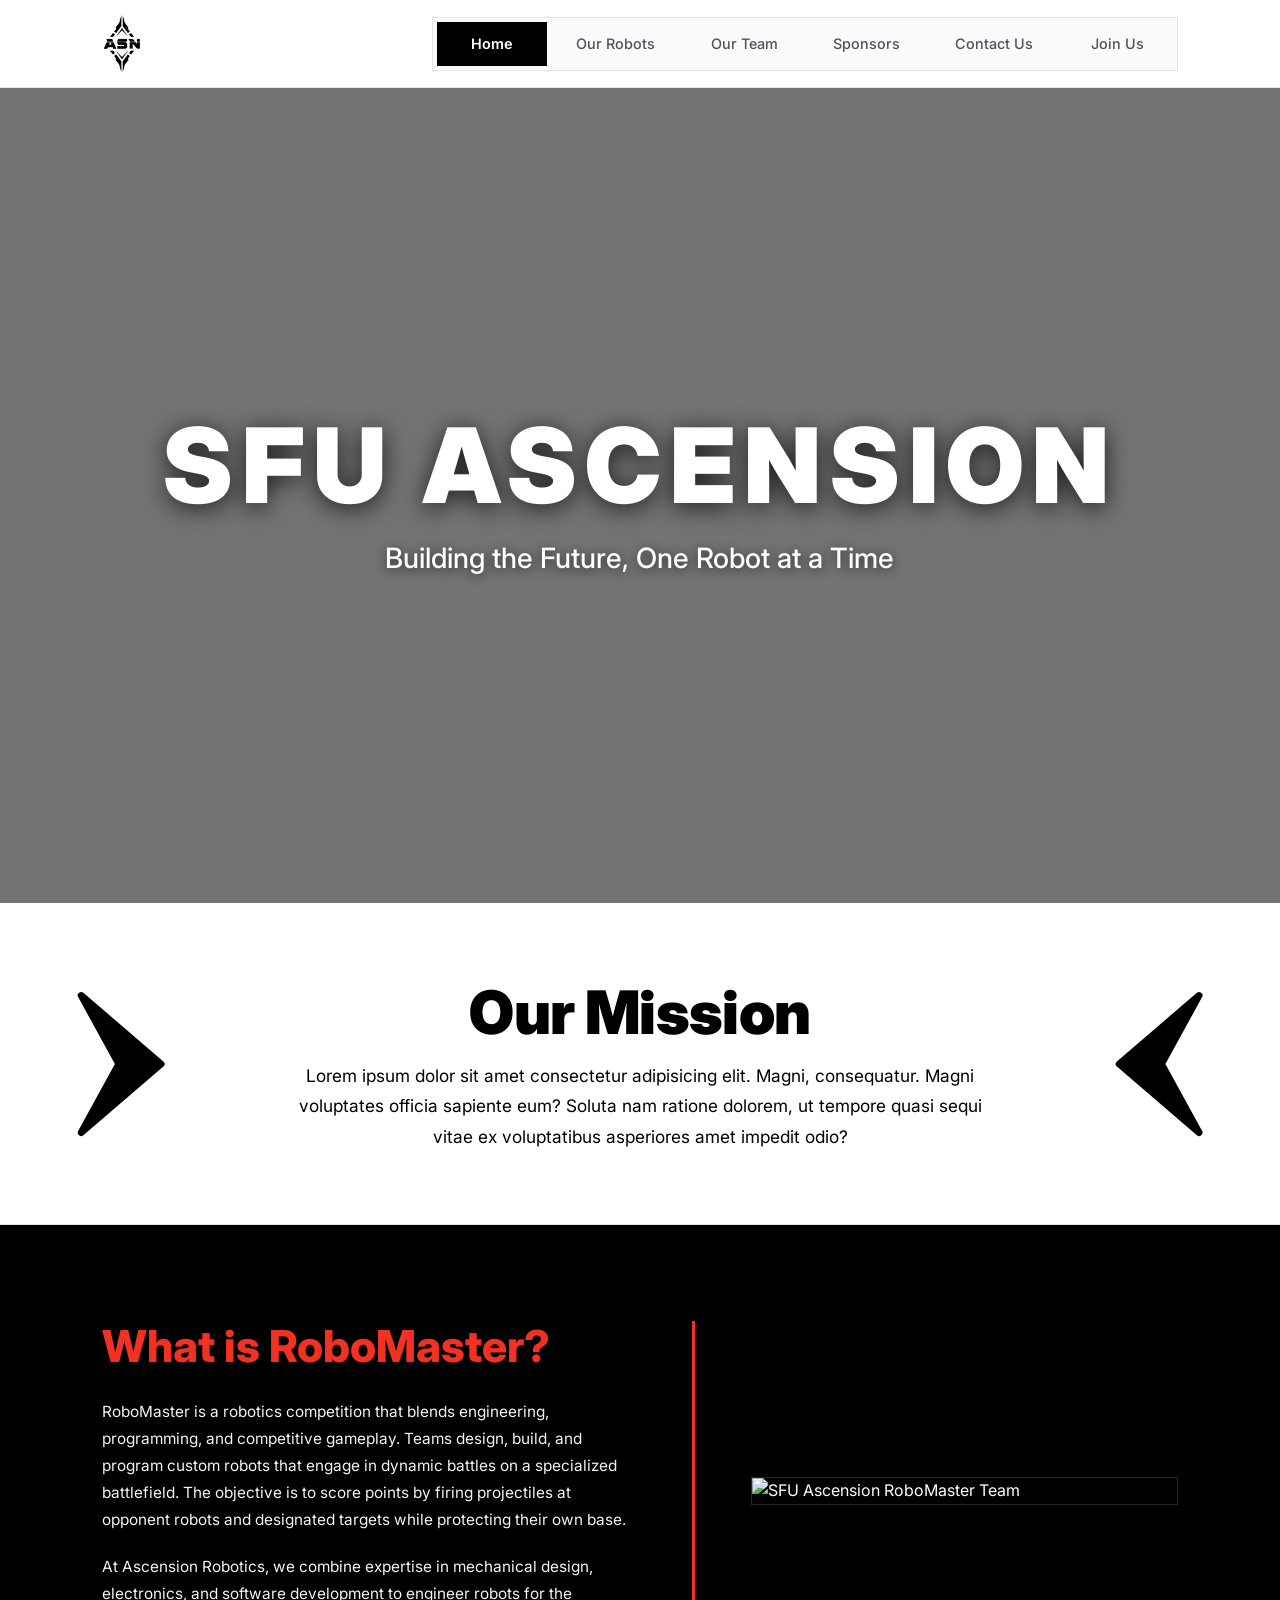
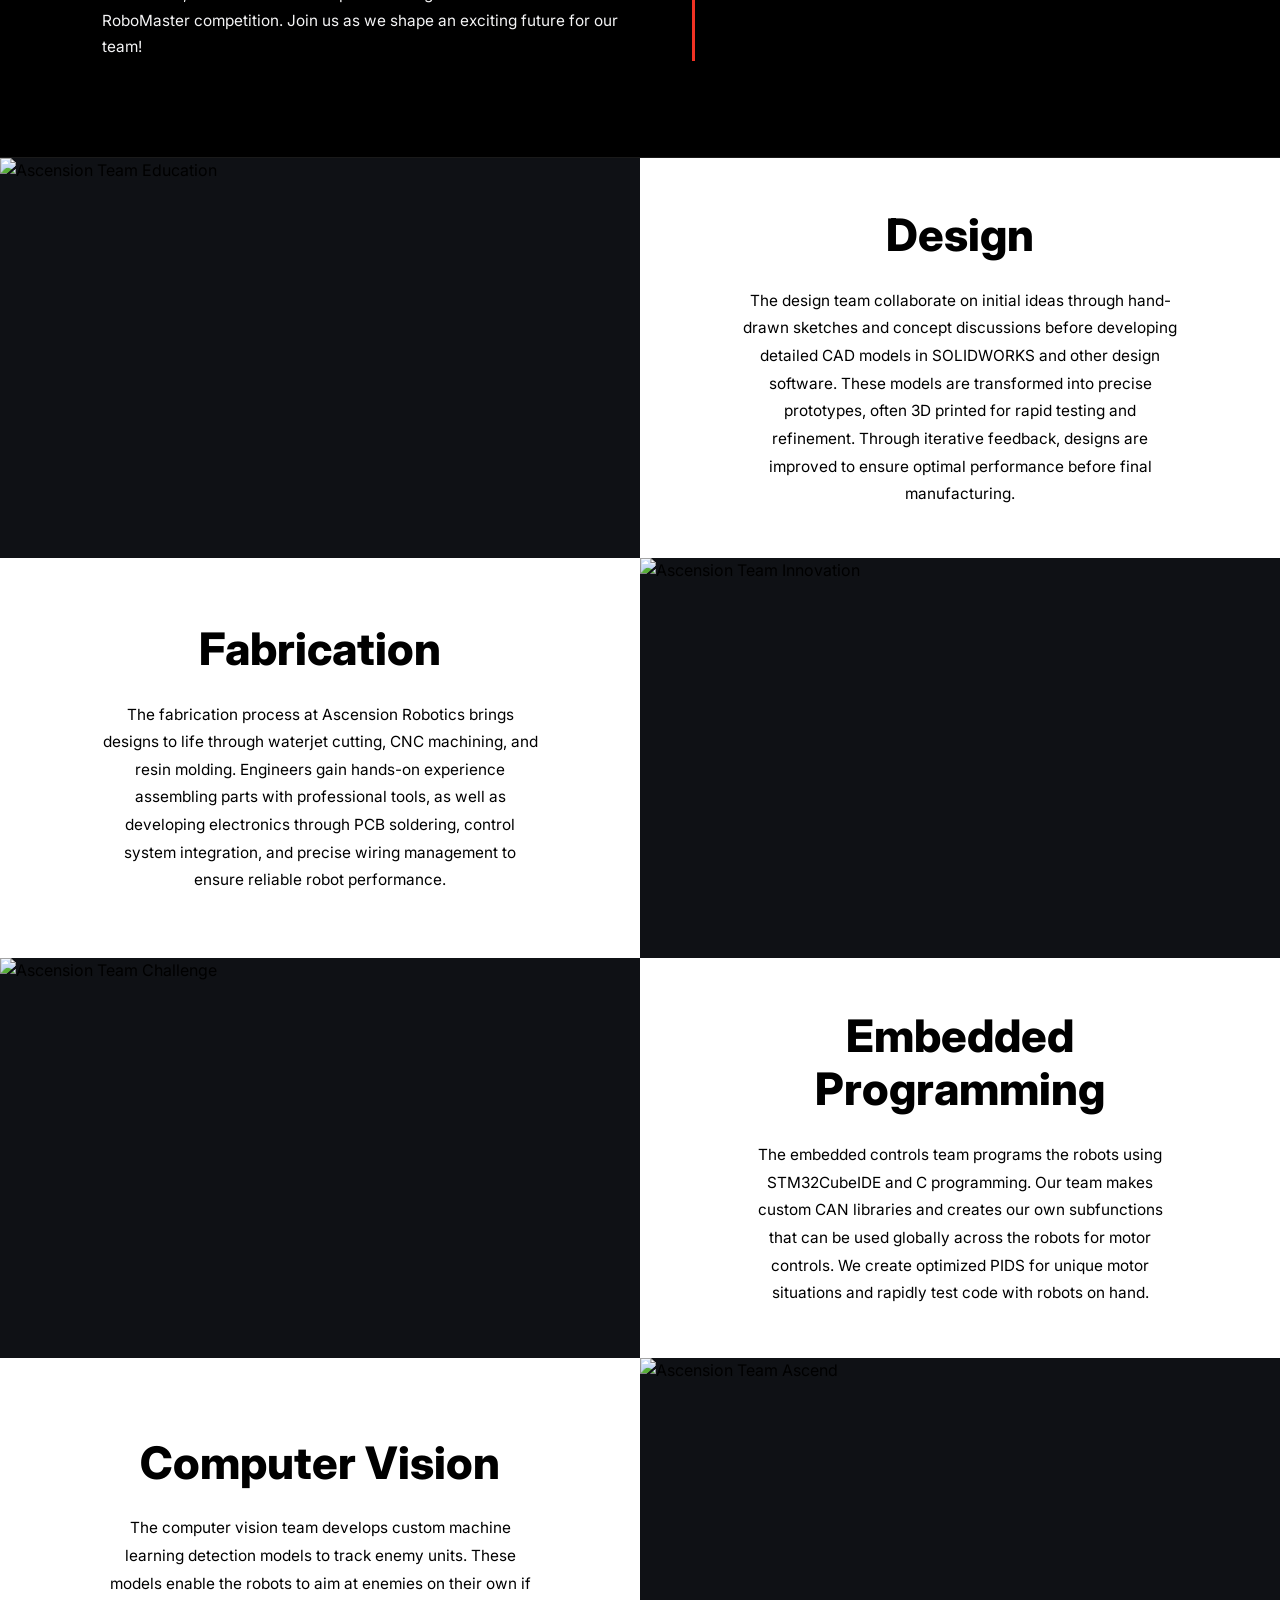
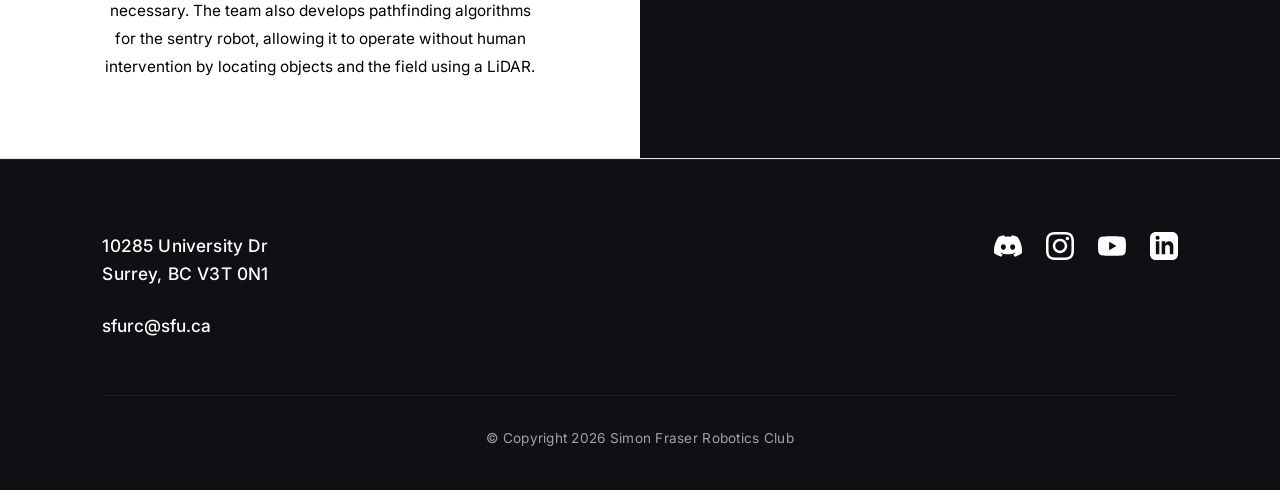
==== commit 418ea542: "Finished the robot section, need photos for the home page, and need more images in the team photo la" ====
--- a/index.html
+++ b/index.html
@@ -21,7 +21,7 @@
       <nav class="tabs-container">
         <a href="index.html" class="tab-btn active">Home</a>
         <a href="robots.html" class="tab-btn">Our Robots</a>
-        <a href="about.html" class="tab-btn">About</a>
+        <a href="team.html" class="tab-btn">Our Team</a>
         <a href="sponsors.html" class="tab-btn">Sponsors</a>
         <a href="contact.html" class="tab-btn">Contact Us</a>
         <a href="join.html" class="tab-btn">Join Us</a>
@@ -54,9 +54,10 @@
         <div class="mission-container">
           <h2 class="mission-title">Our Mission</h2>
           <p class="mission-desc">
-            We are a multidisciplinary team of students engineering advanced
-            rover platforms and autonomous robotics systems to compete at
-            premier international robotics challenges each year.
+            Lorem ipsum dolor sit amet consectetur adipisicing elit. Magni,
+            consequatur. Magni voluptates officia sapiente eum? Soluta nam
+            ratione dolorem, ut tempore quasi sequi vitae ex voluptatibus
+            asperiores amet impedit odio?
           </p>
         </div>
 
--- a/style.css
+++ b/style.css
@@ -322,18 +322,6 @@
   width: 100%;
 }
 
-.badge {
-  display: inline-block;
-  padding: 0.35rem 0.85rem;
-  font-size: 0.8rem;
-  font-weight: 600;
-  color: var(--accent-vivid);
-  background: rgba(250, 101, 89, 0.12);
-  border: 1px solid var(--accent-pale);
-  border-radius: 0;
-  margin-bottom: 1.25rem;
-}
-
 h1.page-title {
   font-size: clamp(2rem, 3.5vw, 2.75rem);
   font-weight: 700;
@@ -685,7 +673,7 @@
   justify-content: center;
   text-align: center;
   /* Replace with your robot lineup image (e.g. 'images/fleet-banner.jpg') */
-  background-image: url('https://placehold.co/1920x600/111418/ffffff?text=Robots+Fleet+Banner');
+  background-image: url('/images/robotRevealBackground.png');
   background-size: cover;
   background-position: center;
   background-repeat: no-repeat;
@@ -719,4 +707,193 @@
   text-transform: uppercase;
   margin: 0;
   text-shadow: 0 2px 16px rgba(0, 0, 0, 0.85);
+}
+
+/* =========================================
+   SIX-ROBOT SHOWCASE (TEXT LEFT, IMAGE RIGHT)
+   ========================================= */
+.fleet-list-section {
+  width: 100%;
+  background-color: #FFFFFF;
+  padding: 5rem 8% 6rem;
+  display: flex;
+  justify-content: center;
+}
+
+.fleet-container {
+  max-width: 1200px;
+  width: 100%;
+  display: flex;
+  flex-direction: column;
+  gap: 5rem;
+}
+
+/* Individual Robot Row */
+.robot-row {
+  display: grid;
+  grid-template-columns: 1.15fr 1fr; /* Text Left (53%), Image Right (47%) */
+  align-items: center;
+  gap: 4rem;
+  padding-bottom: 4.5rem;
+  border-bottom: 1px solid var(--border);
+}
+
+.robot-row:last-child {
+  border-bottom: none;
+  padding-bottom: 0;
+}
+
+/* Left Column: Robot Copy & Specs */
+.robot-text-col {
+  display: flex;
+  flex-direction: column;
+  align-items: flex-start;
+}
+
+.robot-index {
+  font-size: 1.50rem;
+  font-weight: 800;
+  color: var(--000000);
+  letter-spacing: 0.15em;
+  margin-bottom: 0.5rem;
+}
+
+.robot-name {
+  font-size: clamp(2rem, 3.2vw, 2.75rem);
+  font-weight: 800;
+  line-height: 1.15;
+  color: var(--text-main);
+  margin: 0.5rem 0 1.25rem;
+}
+
+.robot-desc {
+  font-size: 1.05rem;
+  line-height: 1.75;
+  color: var(--text-muted);
+  margin-bottom: 1.75rem;
+}
+
+/* Technical Specification List */
+.robot-specs {
+  list-style: none;
+  padding: 0;
+  margin: 0;
+  display: flex;
+  flex-direction: column;
+  gap: 0.6rem;
+  width: 100%;
+  border-left: 2px solid var(--accent-pale);
+  padding-left: 1.25rem;
+}
+
+.robot-specs li {
+  font-size: 0.92rem;
+  color: var(--text-muted);
+  line-height: 1.5;
+}
+
+.robot-specs strong {
+  color: var(--text-main);
+}
+
+/* Right Column: Robot Image Box */
+.robot-image-col {
+  width: 100%;
+  height: 100%;
+  min-height: 380px;
+  background-color: #ffffff;
+  overflow: hidden;
+  border: 2px solid var(--border);
+  box-shadow: 0 8px 24px rgba(0, 0, 0, 0.04);
+  border-radius: 20px;
+}
+
+.robot-img {
+  width: 100%;
+  height: 100%;
+  object-fit: cover;
+  display: block;
+  transition: transform 0.35s ease;
+}
+
+.robot-image-col:hover .robot-img {
+  transform: scale(1.03);
+}
+
+/* Mobile & Tablet Responsiveness */
+@media (max-width: 900px) {
+  .robot-row {
+    grid-template-columns: 1fr;
+    gap: 2.25rem;
+    padding-bottom: 3.5rem;
+  }
+
+  .robot-image-col {
+    min-height: 280px;
+    height: 280px;
+  }
+}
+
+/* =========================================
+   OUR TEAM PAGE SHOWCASE
+   ========================================= */
+.team-showcase-section {
+  width: 100%;
+  background-color: #FFFFFF;
+  padding: 5rem 8% 6rem;
+  display: flex;
+  justify-content: center;
+}
+
+.team-container {
+  max-width: 1000px;
+  width: 100%;
+  display: flex;
+  flex-direction: column;
+  align-items: center;
+  text-align: center;
+}
+
+/* Centered Photo Wrapper with Light Black Border */
+.team-image-wrapper {
+  width: 100%;
+  display: flex;
+  justify-content: center;
+  margin-bottom: 3.5rem;
+}
+
+.team-img {
+  width: 100%;
+  max-width: 920px;
+  height: auto;
+  display: block;
+  object-fit: cover;
+  border: 4px solid #27272a; /* Light black border */
+  box-shadow: 0 8px 30px rgba(0, 0, 0, 0.05);
+  border-radius: 20px;
+}
+
+/* Text Content Area */
+.team-text-content {
+  max-width: 820px;
+  width: 100%;
+  display: flex;
+  flex-direction: column;
+  align-items: center;
+  gap: 1.25rem;
+}
+
+.team-title {
+  font-size: clamp(3.25rem, 4vw, 3rem);
+  font-weight: 800;
+  line-height: 1.2;
+  color: var(--text-main);
+  margin-bottom: 0.5rem;
+}
+
+.team-desc {
+  font-size: clamp(1rem, 1.3vw, 1.12rem);
+  line-height: 1.8;
+  color: var(--text-muted);
+  font-weight: 400;
 }
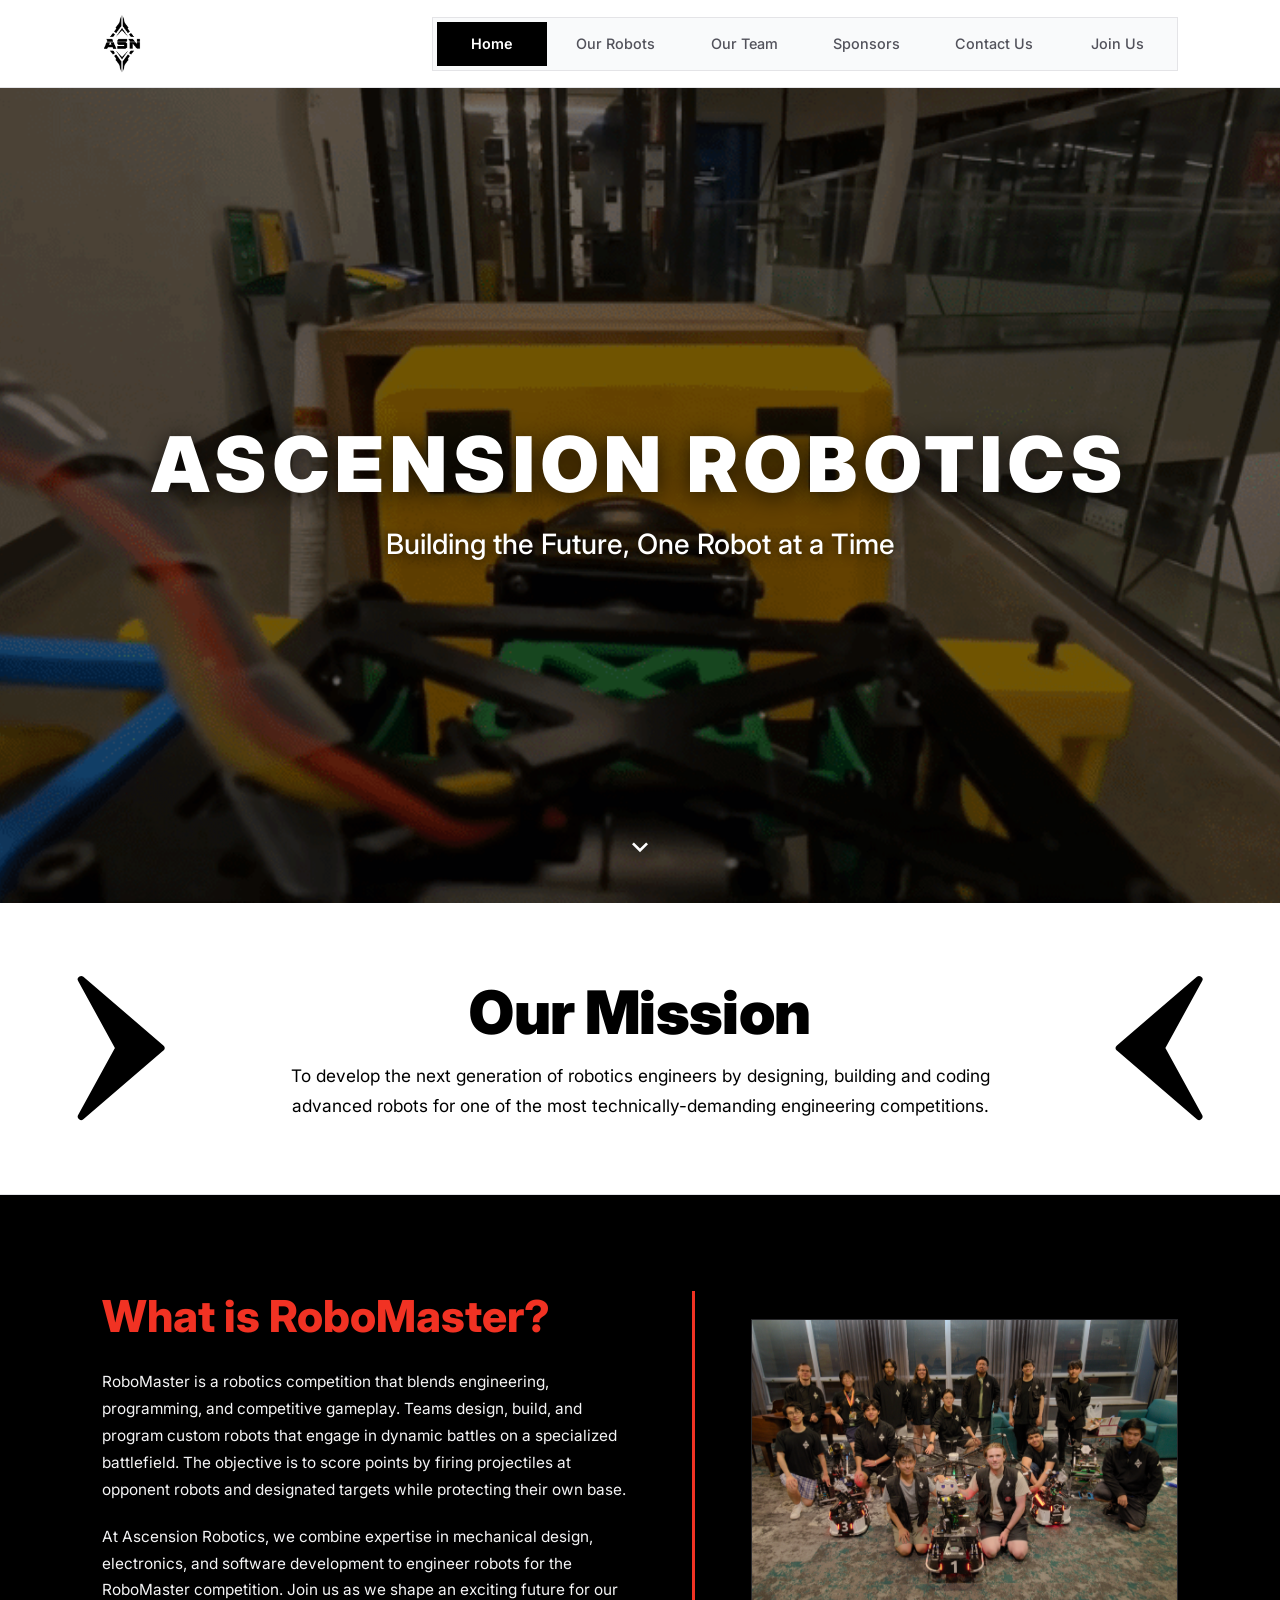
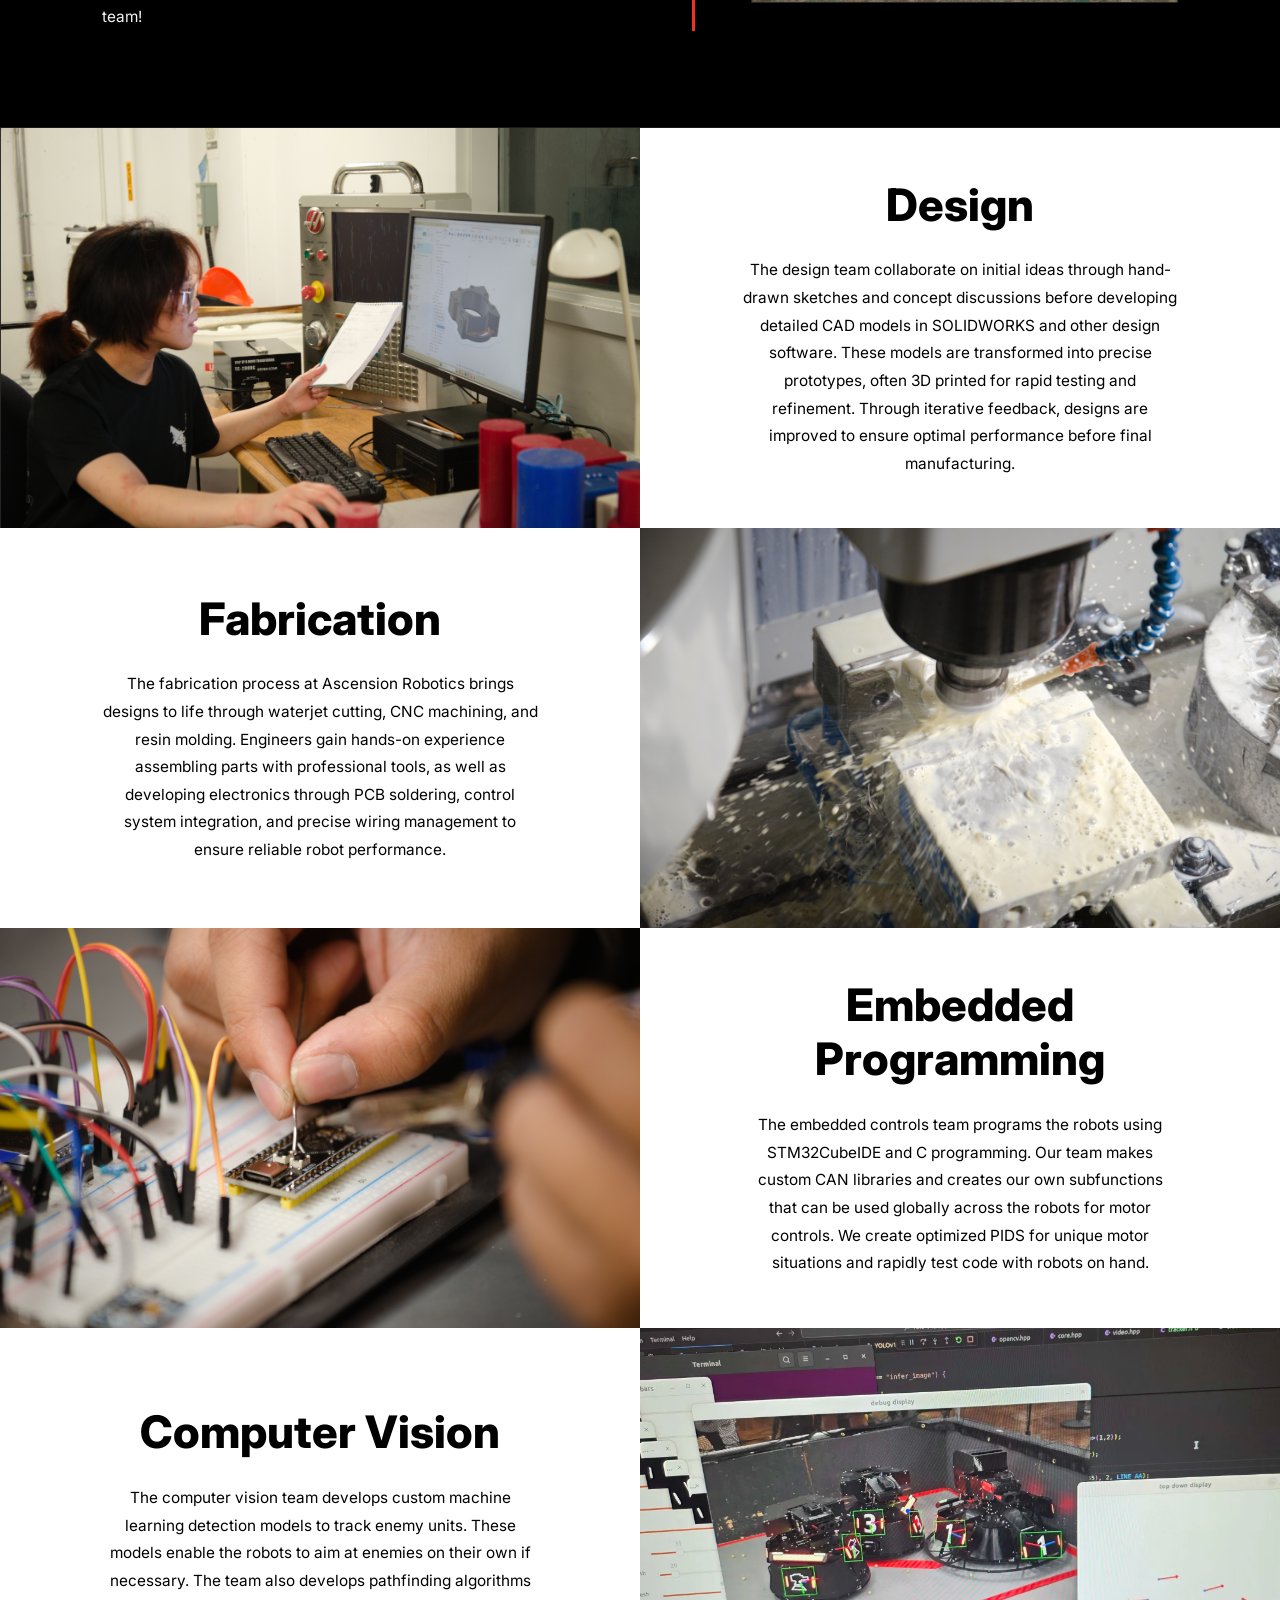
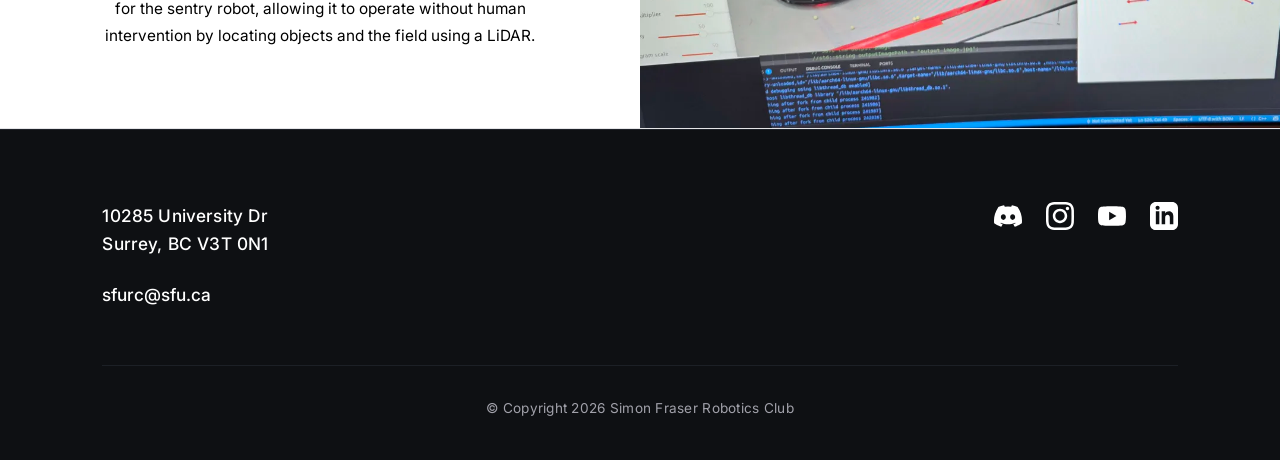
==== commit dbb47072: "Website done" ====
--- a/index.html
+++ b/index.html
@@ -3,7 +3,7 @@
   <head>
     <meta charset="UTF-8" />
     <meta name="viewport" content="width=device-width, initial-scale=1.0" />
-    <title>Home | SFU Ascension</title>
+    <title>Home | SFU Ascension Robotics</title>
     <link rel="stylesheet" href="style.css" />
     <link rel="preconnect" href="https://fonts.googleapis.com" />
     <link rel="preconnect" href="https://fonts.gstatic.com" crossorigin />
@@ -33,15 +33,30 @@
       <section class="hero-gif-container">
         <div class="hero-overlay"></div>
         <div class="hero-content">
-          <h1 class="giant-hero-title">SFU ASCENSION</h1>
+          <h1 class="giant-hero-title">ASCENSION ROBOTICS</h1>
           <h2 class="giant-hero-subtitle">
             Building the Future, One Robot at a Time
           </h2>
         </div>
+
+        <!-- Scroll Down Chevron Button -->
+        <a
+          href="#mission"
+          class="hero-scroll-btn"
+          aria-label="Scroll to mission section"
+        >
+          <svg
+            viewBox="0 0 24 24"
+            class="scroll-chevron-icon"
+            aria-hidden="true"
+          >
+            <path d="M7.41 8.59L12 13.17l4.59-4.58L18 10l-6 6-6-6 1.41-1.41z" />
+          </svg>
+        </a>
       </section>
 
       <!-- 2. Our Mission Section with Flanking Arrowheads -->
-      <section class="mission-section">
+      <section class="mission-section" id="mission">
         <!-- Left Arrowhead -->
         <svg
           class="mission-arrow mission-arrow-left"
@@ -54,10 +69,9 @@
         <div class="mission-container">
           <h2 class="mission-title">Our Mission</h2>
           <p class="mission-desc">
-            Lorem ipsum dolor sit amet consectetur adipisicing elit. Magni,
-            consequatur. Magni voluptates officia sapiente eum? Soluta nam
-            ratione dolorem, ut tempore quasi sequi vitae ex voluptatibus
-            asperiores amet impedit odio?
+            To develop the next generation of robotics engineers by designing,
+            building and coding advanced robots for one of the most
+            technically-demanding engineering competitions.
           </p>
         </div>
 
@@ -96,7 +110,7 @@
 
           <div class="robomaster-image-wrapper">
             <img
-              src="https://placehold.co/600x420/181b22/ffffff?text=RoboMaster+Team+Photo"
+              src="images/compTeamPhoto.png"
               alt="SFU Ascension RoboMaster Team"
               class="robomaster-img"
             />
@@ -110,7 +124,7 @@
         <div class="split-row">
           <div class="split-col split-image-col">
             <img
-              src="https://placehold.co/900x600/1e293b/ffffff?text=Robotics+Education"
+              src="images/technicalPhotos/design.png"
               alt="Ascension Team Education"
               class="split-img"
             />
@@ -135,7 +149,7 @@
         <div class="split-row reverse">
           <div class="split-col split-image-col">
             <img
-              src="https://placehold.co/900x600/0f172a/ffffff?text=Robotics+Innovation"
+              src="images/technicalPhotos/fabrication3.png"
               alt="Ascension Team Innovation"
               class="split-img"
             />
@@ -159,7 +173,7 @@
         <div class="split-row">
           <div class="split-col split-image-col">
             <img
-              src="https://placehold.co/900x600/334155/ffffff?text=Robotics+Challenge"
+              src="images/technicalPhotos/embedded.png"
               alt="Ascension Team Challenge"
               class="split-img"
             />
@@ -183,7 +197,7 @@
         <div class="split-row reverse">
           <div class="split-col split-image-col">
             <img
-              src="https://placehold.co/900x600/181b22/ffffff?text=Ascension+Robotics"
+              src="images/technicalPhotos/CV.png"
               alt="Ascension Team Ascend"
               class="split-img"
             />
--- a/style.css
+++ b/style.css
@@ -116,7 +116,7 @@
   align-items: center;
   justify-content: center;
   text-align: center;
-  background-image: url('https://upload.wikimedia.org/wikipedia/commons/e/e0/5R_robot.gif');
+  background-image: url('images/homeGIFV3.gif');
   background-size: cover;
   background-position: center;
   background-repeat: no-repeat;
@@ -140,7 +140,7 @@
 }
 
 .giant-hero-title {
-  font-size: clamp(3rem, 8.5vw, 6.5rem);
+  font-size: clamp(3rem, 6.0vw, 6.5rem);
   font-weight: 900;
   letter-spacing: 0.08em;
   color: #ffffff;
@@ -156,6 +156,56 @@
   color: #ffffff;
   margin-top: 1rem;
   text-shadow: 0 2px 12px rgba(0, 0, 0, 0.65);
+}
+html {
+  scroll-behavior: smooth;
+}
+
+/* =========================================
+   HERO SCROLL-DOWN BUTTON
+   ========================================= */
+.hero-scroll-btn {
+  position: absolute;
+  bottom: 2rem;
+  left: 50%;
+  transform: translateX(-50%);
+  z-index: 10;
+  display: flex;
+  align-items: center;
+  justify-content: center;
+  width: 48px;
+  height: 48px;
+  color: #ffffff;
+  text-decoration: none;
+  cursor: pointer;
+  transition: opacity 0.2s ease, transform 0.2s ease;
+  animation: heroBounce 2s infinite ease-in-out;
+}
+
+.scroll-chevron-icon {
+  width: 32px;
+  height: 32px;
+  fill: currentColor;
+  filter: drop-shadow(0 2px 6px rgba(0, 0, 0, 0.6));
+}
+
+.hero-scroll-btn:hover {
+  opacity: 0.75;
+}
+
+/* Gentle floating animation matching the prompt indicator */
+@keyframes heroBounce {
+  0%, 100% {
+    transform: translate(-50%, 0);
+  }
+  50% {
+    transform: translate(-50%, 8px);
+  }
+}
+
+/* Ensure sticky navigation bar offset is accounted for */
+.mission-section {
+  scroll-margin-top: 85px;
 }
 /* =========================================
    OUR MISSION SECTION (HOME PAGE)
@@ -491,7 +541,7 @@
   justify-content: center;
   text-align: center;
   /* Replace URL with 'images/your-team-photo.jpg' when ready */
-  background-image: url('https://placehold.co/1920x1080/1a202c/ffffff?text=Ascension+Team+Photo');
+  background-image: url('images/genericGoodPhotos/robotRevealLineUp.png');
   background-size: cover;
   background-position: center;
   background-repeat: no-repeat;
@@ -673,7 +723,7 @@
   justify-content: center;
   text-align: center;
   /* Replace with your robot lineup image (e.g. 'images/fleet-banner.jpg') */
-  background-image: url('/images/robotRevealBackground.png');
+  background-image: url('images/robotRevealBackground.png');
   background-size: cover;
   background-position: center;
   background-repeat: no-repeat;
@@ -753,7 +803,7 @@
 .robot-index {
   font-size: 1.50rem;
   font-weight: 800;
-  color: var(--000000);
+  color: var(--text-main);
   letter-spacing: 0.15em;
   margin-bottom: 0.5rem;
 }
@@ -820,6 +870,20 @@
   transform: scale(1.03);
 }
 
+/* Robot Ranking Text */
+.robot-ranking {
+  margin-top: 1.5rem;
+  font-size: 1rem;
+  color: #000000;
+  line-height: 1.4;
+  letter-spacing: 0.01em;
+}
+
+.robot-ranking strong {
+  font-weight: 800;
+  color: #000000;
+}
+
 /* Mobile & Tablet Responsiveness */
 @media (max-width: 900px) {
   .robot-row {
@@ -840,13 +904,22 @@
 .team-showcase-section {
   width: 100%;
   background-color: #FFFFFF;
-  padding: 5rem 8% 6rem;
+  padding: 5rem 8% 7rem;
   display: flex;
   justify-content: center;
 }
 
 .team-container {
-  max-width: 1000px;
+  max-width: 1100px;
+  width: 100%;
+  display: flex;
+  flex-direction: column;
+  align-items: center;
+  gap: 3rem; /* Clean vertical spacing between each of the 7 sections */
+}
+
+/* Individual Team Block Wrapper */
+.team-block {
   width: 100%;
   display: flex;
   flex-direction: column;
@@ -859,23 +932,36 @@
   width: 100%;
   display: flex;
   justify-content: center;
-  margin-bottom: 3.5rem;
+  margin-bottom: 0.5rem;
 }
 
 .team-img {
   width: 100%;
-  max-width: 920px;
+  max-width: 1000px; /* Large edge-to-edge frame */
   height: auto;
+  aspect-ratio: 16 / 10; /* Keeps all 7 placeholders uniform */
   display: block;
   object-fit: cover;
-  border: 4px solid #27272a; /* Light black border */
-  box-shadow: 0 8px 30px rgba(0, 0, 0, 0.05);
+  border: 4px solid #27272a;
+  box-shadow: 0 10px 32px rgba(0, 0, 0, 0.08);
+  border-radius: 20px;
+}
+
+.team-img2 {
+  width: 100%;
+  max-width: 700px; /* Large edge-to-edge frame */
+  height: auto;
+  aspect-ratio: 16 / 9; /* Keeps all 7 placeholders uniform */
+  display: block;
+  object-fit: cover;
+  border: 4px solid #27272a;
+  box-shadow: 0 10px 32px rgba(0, 0, 0, 0.08);
   border-radius: 20px;
 }
 
 /* Text Content Area */
 .team-text-content {
-  max-width: 820px;
+  max-width: 860px;
   width: 100%;
   display: flex;
   flex-direction: column;
@@ -884,16 +970,678 @@
 }
 
 .team-title {
-  font-size: clamp(3.25rem, 4vw, 3rem);
+  font-size: clamp(2.5rem, 4.5vw, 3.5rem); /* Extra large heading */
   font-weight: 800;
-  line-height: 1.2;
+  line-height: 1.15;
+  letter-spacing: -0.01em;
   color: var(--text-main);
-  margin-bottom: 0.5rem;
+  text-transform: uppercase;
+}
+.team-title2 {
+  font-size: clamp(1.5rem, 2.5vw, 3.5rem); /* Extra large heading */
+  font-weight: 800;
+  line-height: 1.15;
+  letter-spacing: -0.01em;
+  color: var(--text-main);
+  text-transform: uppercase;
 }
 
 .team-desc {
-  font-size: clamp(1rem, 1.3vw, 1.12rem);
+  font-size: clamp(1rem, 1.25vw, 1.15rem);
   line-height: 1.8;
   color: var(--text-muted);
   font-weight: 400;
+}
+
+/* =========================================
+   VERTICAL IMAGE SCROLL GALLERY (NO GAPS)
+   ========================================= */
+.gallery-scroll-section {
+  width: 100%;
+  background-color: #FFFFFF;
+  padding: 5rem 8% 6rem;
+  border-top: 1px solid var(--border);
+  display: flex;
+  flex-direction: column;
+  align-items: center;
+}
+
+.gallery-header {
+  text-align: center;
+  max-width: 750px;
+  margin-bottom: 2.5rem;
+}
+
+.gallery-title {
+  font-size: clamp(2rem, 3.5vw, 2.75rem);
+  font-weight: 800;
+  color: var(--text-main);
+  letter-spacing: -0.01em;
+  margin-bottom: 0.5rem;
+}
+
+/* Framed Outer Box - no inner padding or fading overlays */
+.gallery-scroll-frame {
+  width: 100%;
+  max-width: 980px;
+  border: 4px solid #27272a;
+  border-radius: 20px;
+  overflow: hidden; /* Clips the child images cleanly to the rounded border */
+  box-shadow: 0 10px 30px rgba(0, 0, 0, 0.06);
+  background-color: #000000;
+}
+
+/* Scroll Window: 0 padding so images touch the outer border edges */
+.gallery-scroll-box {
+  width: 100%;
+  height: 450px;
+  max-height: 450px;
+  overflow-y: auto;
+  overflow-x: hidden;
+  padding: 0;
+  margin: 0;
+  scroll-behavior: smooth;
+  scrollbar-width: thin;
+  scrollbar-color: #a1a1aa transparent;
+}
+
+.gallery-scroll-box::-webkit-scrollbar {
+  width: 6px;
+}
+
+.gallery-scroll-box::-webkit-scrollbar-track {
+  background: transparent;
+}
+
+.gallery-scroll-box::-webkit-scrollbar-thumb {
+  background-color: #71717a;
+}
+
+/* 2-Column Grid with zero gap */
+.gallery-grid {
+  display: grid;
+  grid-template-columns: repeat(2, 1fr);
+  gap: 0;
+  width: 100%;
+}
+
+/* Flush Image Cards */
+.gallery-card {
+  width: 100%;
+  height: 380px;
+  margin: 0;
+  padding: 0;
+  border: none;
+  border-radius: 0;
+  overflow: hidden;
+  cursor: default;
+}
+
+.gallery-card img {
+  width: 100%;
+  height: 100%;
+  object-fit: cover;
+  display: block;
+  pointer-events: none;
+  user-select: none;
+}
+
+.scroll-hint {
+  margin-top: 1.25rem;
+  font-size: 0.85rem;
+  color: var(--text-muted);
+  letter-spacing: 0.04em;
+  text-transform: uppercase;
+}
+
+/* Mobile responsive view */
+@media (max-width: 680px) {
+  .gallery-grid {
+    grid-template-columns: 1fr;
+  }
+  .gallery-scroll-box,
+  .gallery-card {
+    height: 280px;
+    max-height: 280px;
+  }
+}
+
+/* =========================================
+   SPONSORSHIP BENEFITS & PACKAGE SECTION
+   ========================================= */
+.sponsorship-section {
+  width: 100%;
+  background-color: #16181d; /* Deep charcoal background matching reference */
+  color: #FFFFFF;
+  padding: 6rem 8% 7rem;
+  display: flex;
+  justify-content: center;
+  align-items: center;
+  border-bottom: 1px solid #27272a;
+}
+
+.sponsorship-container {
+  max-width: 1200px;
+  width: 100%;
+  display: grid;
+  grid-template-columns: 1.35fr 1fr;
+  align-items: center;
+  gap: 5rem;
+}
+
+/* Left Column: Text & Benefits */
+.sponsorship-text-col {
+  display: flex;
+  flex-direction: column;
+  gap: 2.25rem;
+}
+
+/* =========================================
+   SPONSORS HEADER (WHITE BACKGROUND)
+   ========================================= */
+.sponsors-header-section {
+  width: 100%;
+  background-color: #ffffff;
+  padding: 4.5rem 8% 1rem;
+  display: flex;
+  justify-content: center;
+  text-align: center;
+}
+
+.sponsors-header-container {
+  max-width: 900px;
+  width: 100%;
+  display: flex;
+  flex-direction: column;
+  align-items: center;
+}
+
+.sponsors-main-title {
+  font-size: clamp(2.75rem, 5vw, 4rem);
+  font-weight: 900;
+  line-height: 1.1;
+  color: var(--text-main); /* Pure black */
+  letter-spacing: -0.01em;
+  text-transform: uppercase;
+  margin: 0;
+}
+
+/* Adjust top padding on tiers section to sit flush */
+.sponsor-tiers-section {
+  width: 100%;
+  background-color: #ffffff;
+  padding: 2rem 8% 6rem;
+  display: flex;
+  justify-content: center;
+}
+
+.benefit-item {
+  display: flex;
+  flex-direction: column;
+  gap: 0.5rem;
+}
+
+.benefit-title {
+  font-size: 1.25rem;
+  font-weight: 700;
+  color: #FFFFFF;
+  letter-spacing: 0.01em;
+}
+
+.benefit-desc {
+  font-size: 0.98rem;
+  line-height: 1.7;
+  color: #d4d4d8;
+  font-weight: 400;
+}
+
+/* Right Column: Download Card */
+.sponsorship-media-col {
+  display: flex;
+  justify-content: center;
+  width: 100%;
+}
+
+.package-download-card {
+  display: flex;
+  flex-direction: column;
+  width: 100%;
+  max-width: 440px;
+  background-color: #0b0d11;
+  text-decoration: none;
+  box-shadow: 0 16px 40px rgba(0, 0, 0, 0.55);
+  border: 1px solid #27272a;
+  overflow: hidden;
+  transition: transform 0.25s ease, box-shadow 0.25s ease;
+}
+
+.package-download-card:hover {
+  transform: translateY(-6px);
+  box-shadow: 0 24px 50px rgba(0, 0, 0, 0.7);
+}
+
+.package-image-wrapper {
+  width: 100%;
+  overflow: hidden;
+  background-color: #000000;
+}
+
+.package-img {
+  width: 100%;
+  height: auto;
+  aspect-ratio: 4 / 5;
+  object-fit: cover;
+  display: block;
+  transition: transform 0.35s ease;
+}
+
+.package-download-card:hover .package-img {
+  transform: scale(1.02);
+}
+
+/* Red Download Action Banner */
+.package-download-banner {
+  background-color: var(--accent-vivid); /* Vivid red accent matching site palette */
+  color: #FFFFFF;
+  padding: 1rem 1.75rem;
+  display: flex;
+  align-items: center;
+  justify-content: space-between;
+  font-size: 1.15rem;
+  font-weight: 800;
+  letter-spacing: 0.02em;
+  transition: background-color 0.2s ease;
+}
+
+.package-download-card:hover .package-download-banner {
+  background-color: #d62517;
+}
+
+.download-icon {
+  width: 22px;
+  height: 22px;
+  fill: #FFFFFF;
+  transition: transform 0.2s ease;
+}
+
+.package-download-card:hover .download-icon {
+  transform: translateY(2px);
+}
+
+/* Responsive Stacking */
+@media (max-width: 960px) {
+  .sponsorship-container {
+    grid-template-columns: 1fr;
+    gap: 3.5rem;
+  }
+
+  .sponsorship-media-col {
+    justify-content: flex-start;
+  }
+
+  .package-download-card {
+    max-width: 480px;
+  }
+}
+/* =========================================
+   SPONSOR TIERS DISPLAY (DIAMOND -> BRONZE)
+   ========================================= */
+.sponsor-tiers-section {
+  width: 100%;
+  background-color: var(--bg);
+  padding: 1rem 8% 7rem;
+  display: flex;
+  justify-content: center;
+}
+
+.sponsor-tiers-container {
+  max-width: 1100px;
+  width: 100%;
+  display: flex;
+  flex-direction: column;
+  gap: 3.5rem;
+}
+
+.sponsor-tier-block {
+  width: 100%;
+  display: flex;
+  flex-direction: column;
+  align-items: center;
+}
+
+/* Tier Header with top and bottom dividers matching reference */
+.tier-divider {
+  width: 100%;
+  border-top: 1px solid var(--border);
+  border-bottom: 1px solid var(--border);
+  padding: 0.65rem 0;
+  margin-bottom: 2.75rem;
+  text-align: center;
+}
+
+.tier-name {
+  font-size: clamp(1.35rem, 2.2vw, 1.75rem);
+  font-weight: 600;
+  color: var(--text-main);
+  letter-spacing: -0.01em;
+}
+
+/* Flexbox wrapper for logo rows */
+.tier-logos-grid {
+  width: 100%;
+  display: flex;
+  flex-wrap: wrap;
+  align-items: center;
+  justify-content: center;
+  gap: 3rem 4rem;
+}
+
+.sponsor-logo-item {
+  display: inline-flex;
+  align-items: center;
+  justify-content: center;
+  text-decoration: none;
+  transition: transform 0.2s ease, opacity 0.2s ease;
+}
+
+.sponsor-logo-item:hover {
+  transform: scale(1.05);
+}
+
+.sponsor-logo-img {
+  width: auto;
+  max-width: 100%;
+  object-fit: contain;
+  display: block;
+}
+
+/* Scaled Logo Dimensions per Tier */
+.diamond-grid .sponsor-logo-img {
+  height: clamp(65px, 12vw, 200px);
+  max-width: 400px;
+}
+
+.gold-grid .sponsor-logo-img {
+  height: clamp(40px, 10vw, 140px);
+  max-width: 350px;
+}
+
+.silver-grid .sponsor-logo-img {
+  height: clamp(40px, 7vw, 120px);
+  max-width: 210px;
+}
+
+.bronze-grid .sponsor-logo-img {
+  height: clamp(40px, 7vw, 90px);
+  max-width: 200px;
+}
+
+/* Responsive spacing */
+@media (max-width: 768px) {
+  .sponsor-tiers-container {
+    gap: 2.5rem;
+  }
+
+  .tier-divider {
+    margin-bottom: 1.75rem;
+  }
+
+  .tier-logos-grid {
+    gap: 2rem 2.5rem;
+  }
+}
+/* =========================================
+   CONTACT US SECTION & FORM
+   ========================================= */
+.contact-section {
+  width: 100%;
+  background-color: var(--bg);
+  padding: 5.5rem 8% 7rem;
+  display: flex;
+  justify-content: center;
+}
+
+.contact-container {
+  max-width: 1150px;
+  width: 100%;
+  display: grid;
+  grid-template-columns: 1fr 1.15fr;
+  gap: 4.5rem;
+  align-items: flex-start;
+}
+
+/* Left Column: Direct Details */
+.contact-info-col {
+  display: flex;
+  flex-direction: column;
+}
+
+.contact-eyebrow {
+  font-size: 0.85rem;
+  font-weight: 800;
+  color: var(--accent-vivid);
+  letter-spacing: 0.15em;
+  margin-bottom: 0.5rem;
+}
+
+.contact-main-title {
+  font-size: clamp(2.4rem, 4vw, 3.25rem);
+  font-weight: 900;
+  line-height: 1.1;
+  color: var(--text-main);
+  margin-bottom: 1.25rem;
+}
+
+.contact-intro {
+  font-size: 1.05rem;
+  color: var(--text-muted);
+  line-height: 1.75;
+  margin-bottom: 2.75rem;
+}
+
+.contact-cards-list {
+  display: flex;
+  flex-direction: column;
+  gap: 1.5rem;
+}
+
+.contact-channel-card {
+  display: flex;
+  align-items: flex-start;
+  gap: 1.25rem;
+  padding: 1.25rem 1.5rem;
+  background-color: var(--bg-card);
+  border: 1px solid var(--border);
+  transition: border-color 0.2s ease, background-color 0.2s ease;
+}
+
+.contact-channel-card:hover {
+  background-color: var(--bg-card-hover);
+  border-color: var(--text-main);
+}
+
+.channel-icon-wrapper {
+  flex-shrink: 0;
+  width: 44px;
+  height: 44px;
+  display: flex;
+  align-items: center;
+  justify-content: center;
+  background-color: #000000;
+}
+
+.channel-icon {
+  width: 22px;
+  height: 22px;
+  fill: #FFFFFF;
+}
+
+.channel-details h3 {
+  font-size: 1.05rem;
+  font-weight: 700;
+  color: var(--text-main);
+  margin-bottom: 0.2rem;
+}
+
+.channel-details p {
+  font-size: 0.88rem;
+  color: var(--text-muted);
+  margin-bottom: 0.35rem;
+}
+
+.channel-link {
+  font-size: 0.95rem;
+  font-weight: 600;
+  color: var(--accent-vivid);
+  text-decoration: none;
+  transition: color 0.2s ease;
+}
+
+.channel-link:hover {
+  color: #000000;
+}
+
+.channel-text {
+  font-size: 0.92rem;
+  color: var(--text-main);
+  font-weight: 500;
+}
+
+/* Right Column: Form Container Card */
+.form-container-card {
+  background-color: #000000;
+  color: #FFFFFF;
+  padding: 3rem 2.5rem;
+  border: 1px solid #27272a;
+  box-shadow: 0 16px 40px rgba(0, 0, 0, 0.08);
+}
+
+.form-title {
+  font-size: 1.85rem;
+  font-weight: 800;
+  color: #FFFFFF;
+  margin-bottom: 2rem;
+  letter-spacing: -0.01em;
+}
+
+.contact-form {
+  display: flex;
+  flex-direction: column;
+  gap: 1.5rem;
+}
+
+.form-group-row {
+  display: grid;
+  grid-template-columns: 1fr 1fr;
+  gap: 1.25rem;
+}
+
+.form-group {
+  display: flex;
+  flex-direction: column;
+  gap: 0.5rem;
+  text-align: left;
+}
+
+.form-group label {
+  font-size: 0.85rem;
+  font-weight: 600;
+  color: #d4d4d8;
+  letter-spacing: 0.02em;
+}
+
+.form-group input,
+.form-group select,
+.form-group textarea {
+  width: 100%;
+  padding: 0.85rem 1rem;
+  background-color: #121418;
+  border: 1px solid #27272a;
+  color: #FFFFFF;
+  font-family: inherit;
+  font-size: 0.95rem;
+  border-radius: 0;
+  outline: none;
+  transition: border-color 0.2s ease, background-color 0.2s ease;
+}
+
+.form-group input:focus,
+.form-group select:focus,
+.form-group textarea:focus {
+  border-color: var(--accent-vivid);
+  background-color: #181b20;
+}
+
+.form-group select {
+  cursor: pointer;
+}
+
+.form-group textarea {
+  resize: vertical;
+  min-height: 120px;
+}
+
+.submit-btn {
+  width: 100%;
+  margin-top: 0.5rem;
+  background-color: var(--accent-vivid);
+  color: #FFFFFF;
+  font-size: 1rem;
+  font-weight: 700;
+  padding: 1rem;
+  border: none;
+  border-radius: 0;
+  cursor: pointer;
+  letter-spacing: 0.04em;
+  text-transform: uppercase;
+  transition: background-color 0.2s ease;
+}
+
+.submit-btn:hover {
+  background-color: #d62517;
+}
+
+/* Form Status Messages */
+.form-status {
+  margin-top: 1rem;
+  font-size: 0.95rem;
+  padding: 0.85rem 1rem;
+  text-align: center;
+  font-weight: 600;
+  border-radius: 0;
+}
+
+.form-status.success {
+  background-color: rgba(34, 197, 94, 0.15);
+  color: #4ade80;
+  border: 1px solid #22c55e;
+}
+
+.form-status.error {
+  background-color: rgba(239, 68, 68, 0.15);
+  color: #f87171;
+  border: 1px solid #ef4444;
+}
+
+.submit-btn:disabled {
+  opacity: 0.65;
+  cursor: not-allowed;
+}
+
+/* Mobile & Tablet Responsiveness */
+@media (max-width: 900px) {
+  .contact-container {
+    grid-template-columns: 1fr;
+    gap: 3.5rem;
+  }
+
+  .form-container-card {
+    padding: 2.25rem 1.75rem;
+  }
+}
+
+@media (max-width: 560px) {
+  .form-group-row {
+    grid-template-columns: 1fr;
+  }
 }
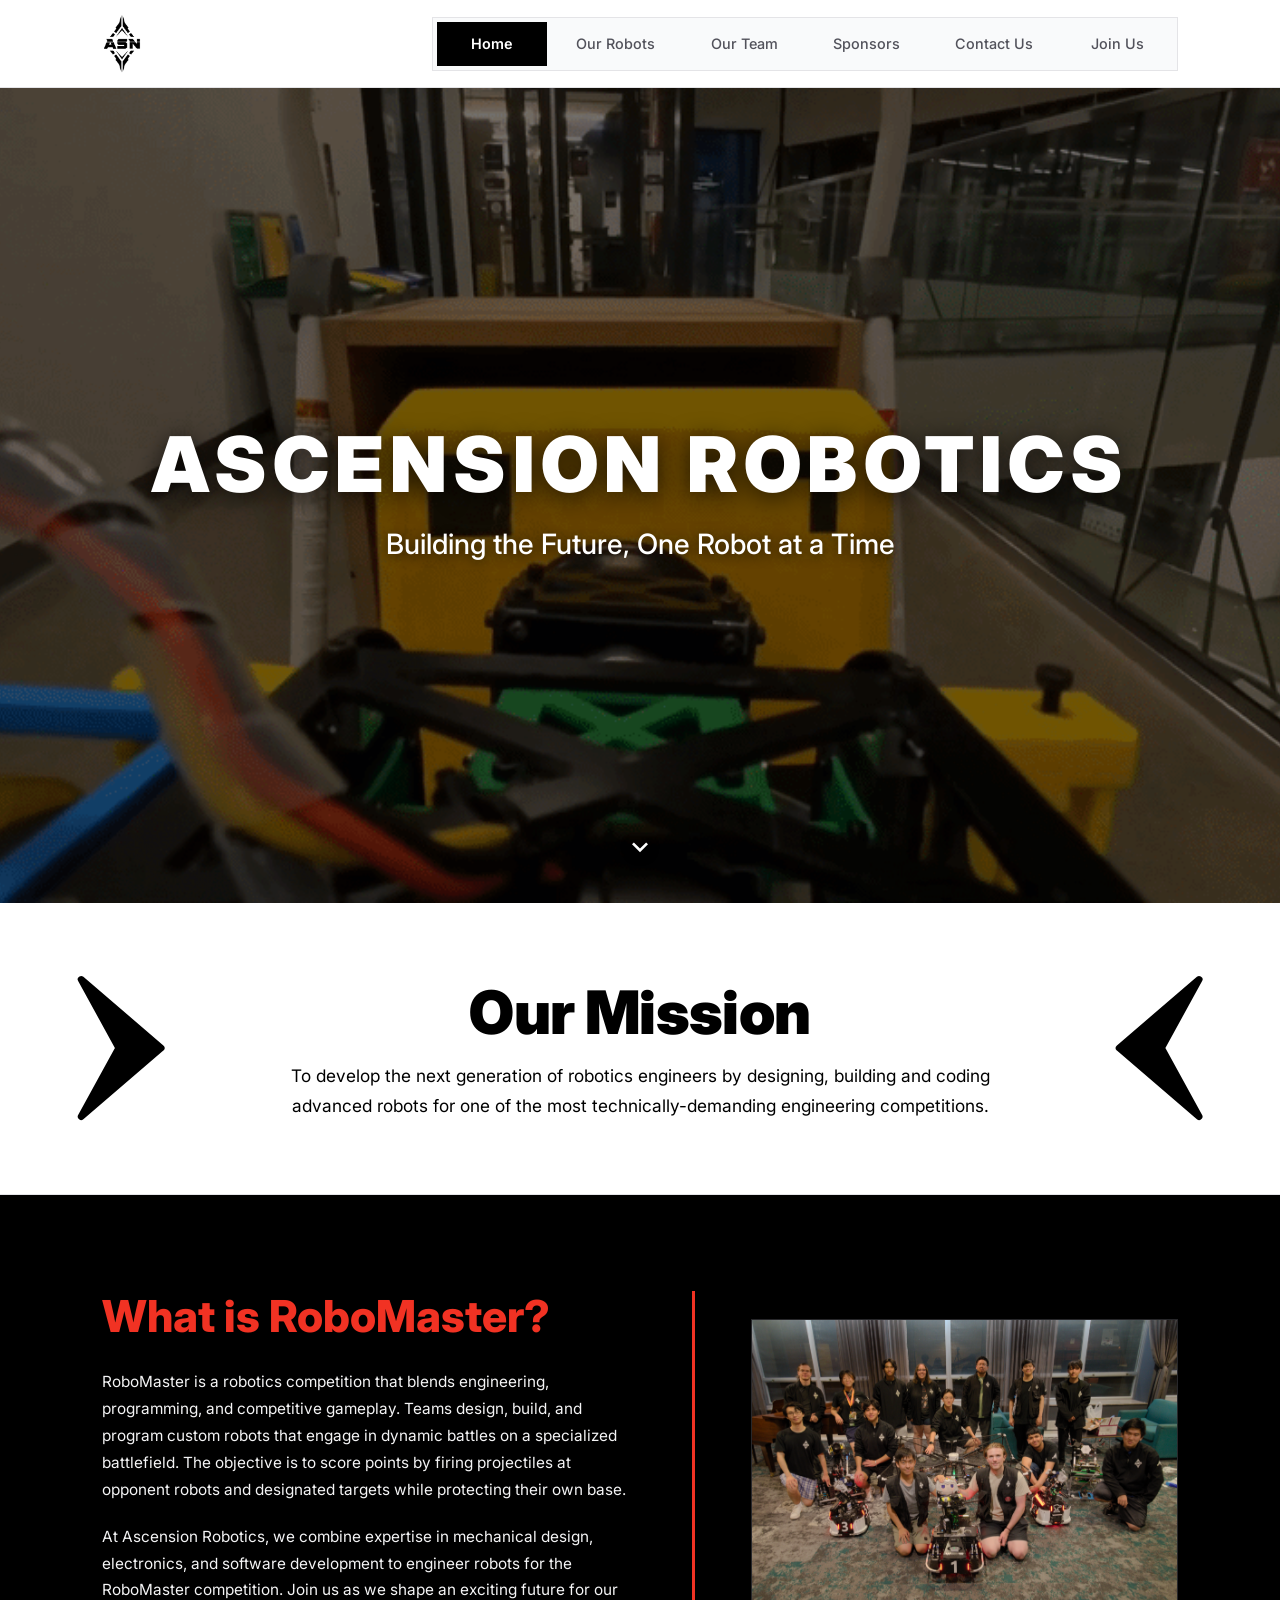
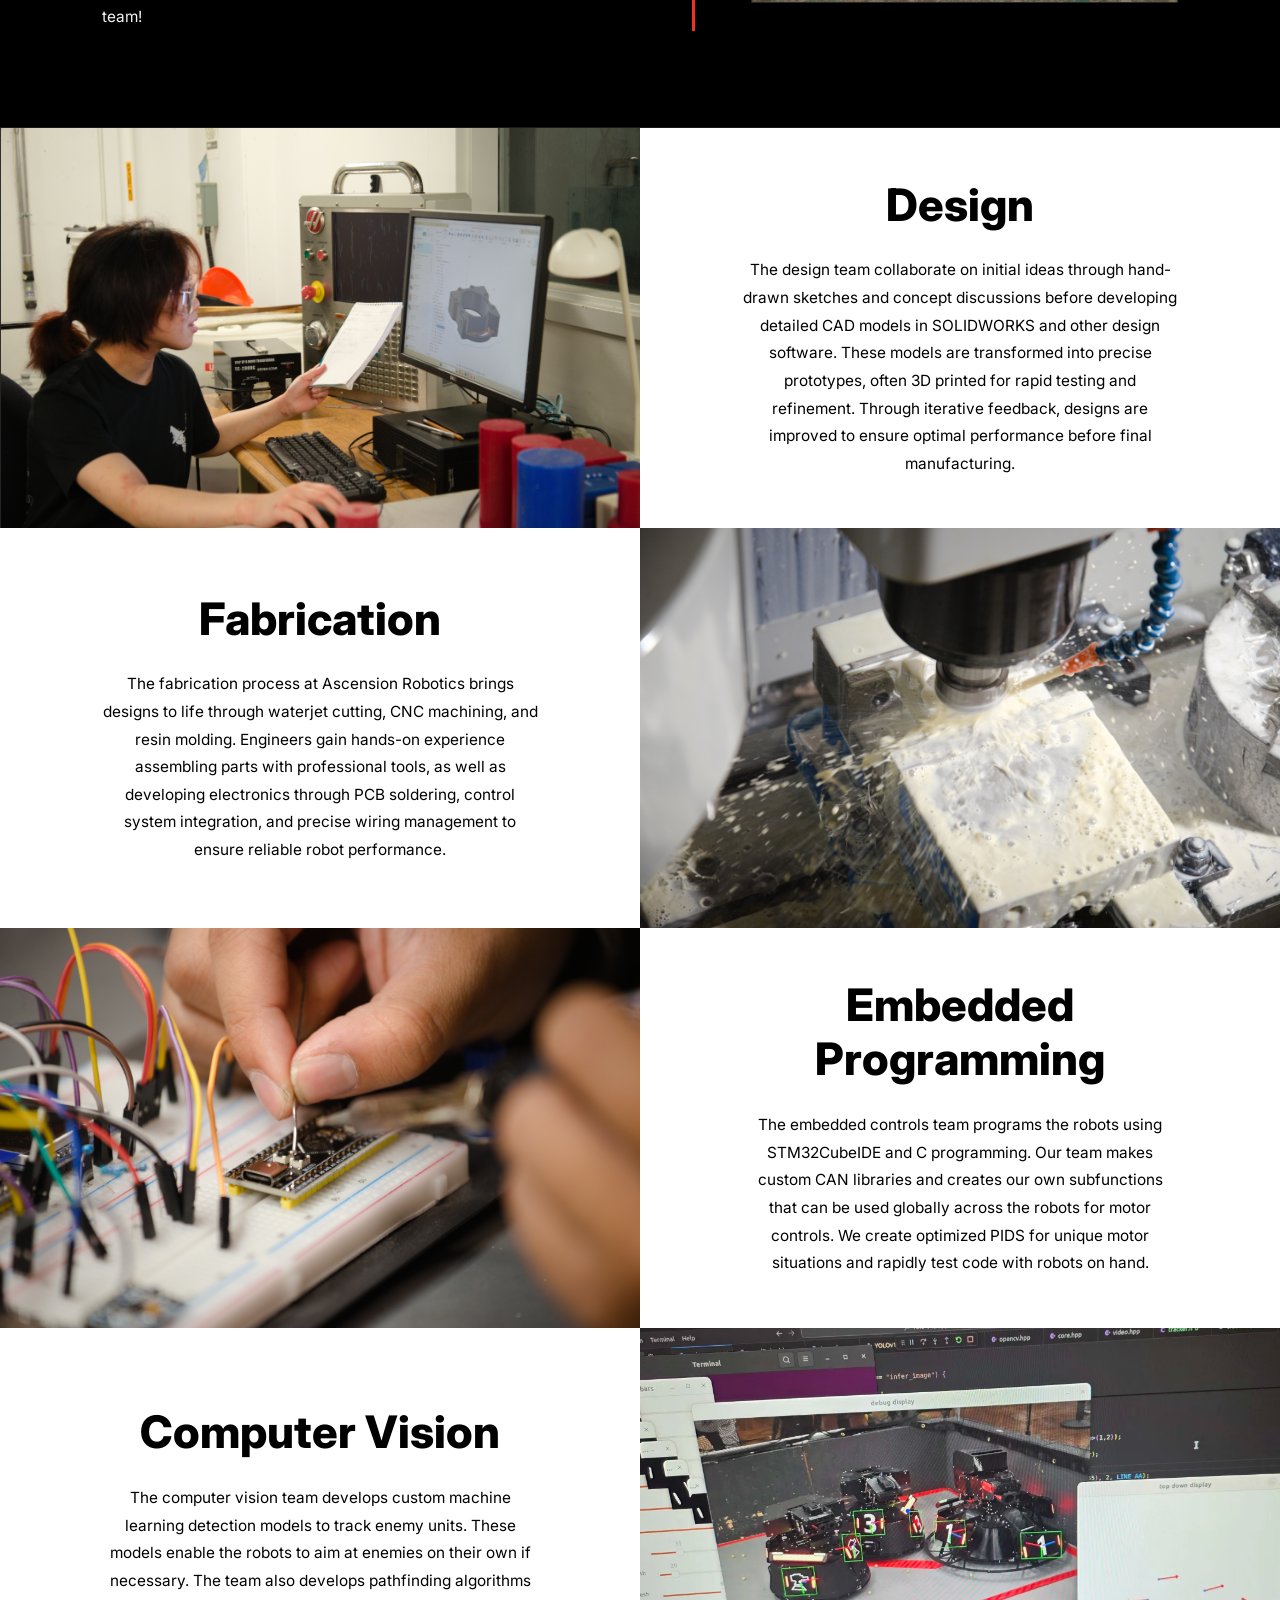
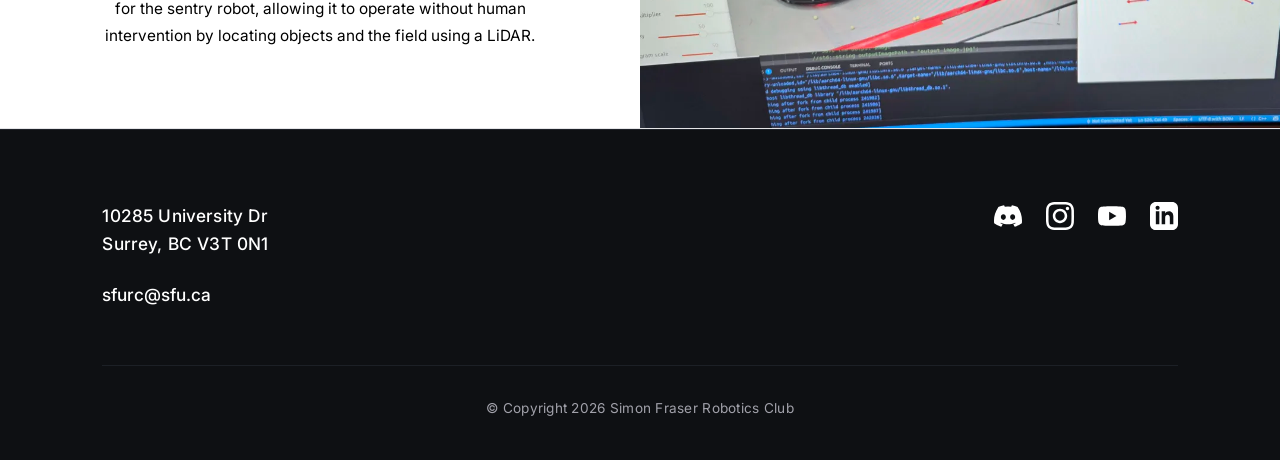
==== commit a05cb753: "added web logos" ====
--- a/index.html
+++ b/index.html
@@ -4,6 +4,7 @@
     <meta charset="UTF-8" />
     <meta name="viewport" content="width=device-width, initial-scale=1.0" />
     <title>Home | SFU Ascension Robotics</title>
+    <link rel="icon" type="image/png" href="asnWhiteLogo.png" />
     <link rel="stylesheet" href="style.css" />
     <link rel="preconnect" href="https://fonts.googleapis.com" />
     <link rel="preconnect" href="https://fonts.gstatic.com" crossorigin />
--- a/style.css
+++ b/style.css
@@ -506,28 +506,50 @@
   font-weight: 400;
 }
 
-/* Responsive Stacking for Tablets & Mobile */
-@media (max-width: 860px) {
+/* Mobile Responsive Fix for Alternating Showcase */
+@media (max-width: 768px) {
+  .split-showcase-section {
+    height: auto;
+    overflow: visible;
+  }
+
+  /* Force both standard and .reverse rows to stack identically on mobile */
   .split-row,
   .split-row.reverse {
-    flex-direction: column;
-    min-height: auto;
-  }
-
-  .split-col {
-    flex: 0 0 100%;
+    display: flex;
+    flex-direction: column !important;
+    height: auto !important;
+    min-height: 0 !important;
+    max-height: none !important;
+  }
+
+  /* Reset column widths and fixed heights so text never gets clipped */
+  .split-col,
+  .split-image-col,
+  .split-text-col {
+    width: 100% !important;
+    flex: 1 1 auto !important;
+    height: auto !important;
+    min-height: 0 !important;
+    max-height: none !important;
+    overflow: visible !important;
+  }
+
+  /* Keep images proportional without overlapping text */
+  .split-img {
+    display: block;
     width: 100%;
-  }
-
-  .split-image-col {
-    height: 320px;
-  }
-
-  .split-text-col {
-    padding: 3.5rem 1.75rem;
-  }
-}
-
+    height: auto;
+    max-height: 320px;
+    object-fit: cover;
+  }
+
+  /* Give the text container breathing room on mobile screens */
+  .split-text-inner {
+    padding: 2rem 1.5rem;
+    height: auto;
+  }
+}
 /* =========================================
    JOIN US PAGE HERO
    ========================================= */
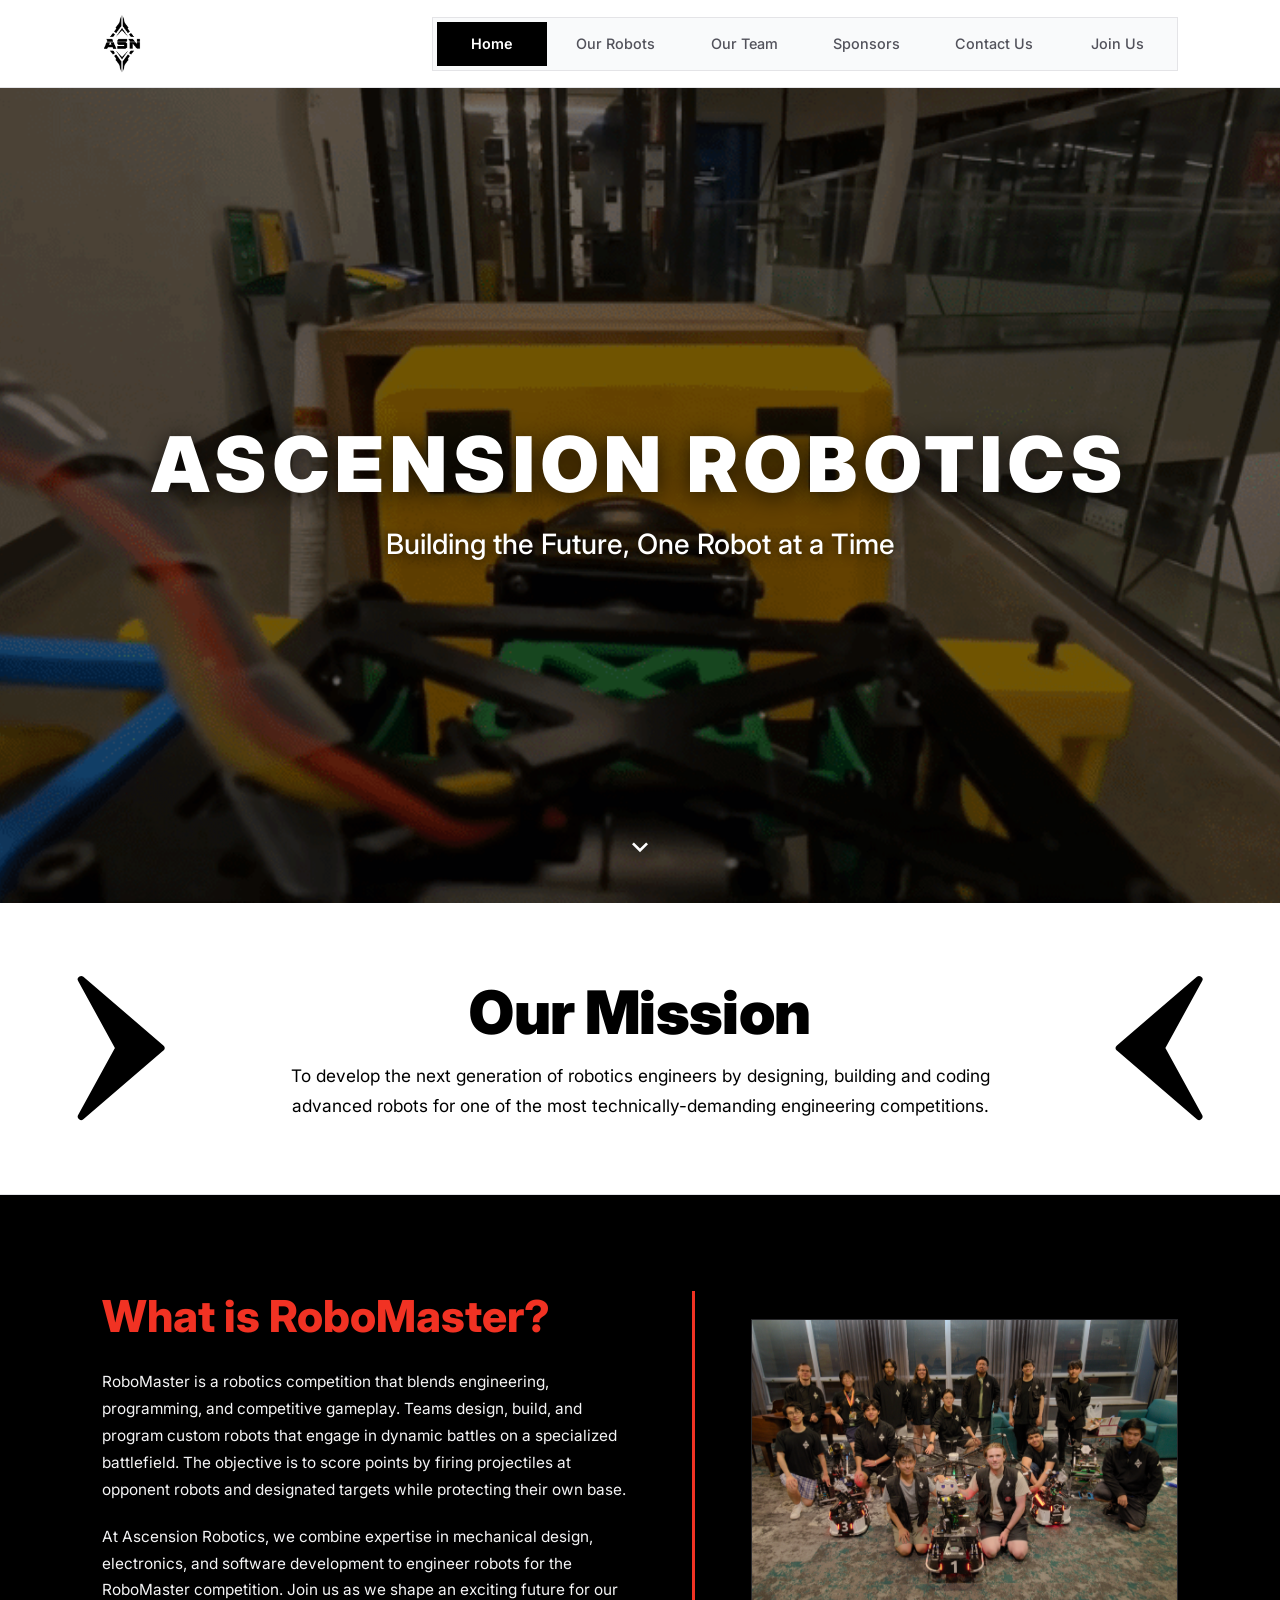
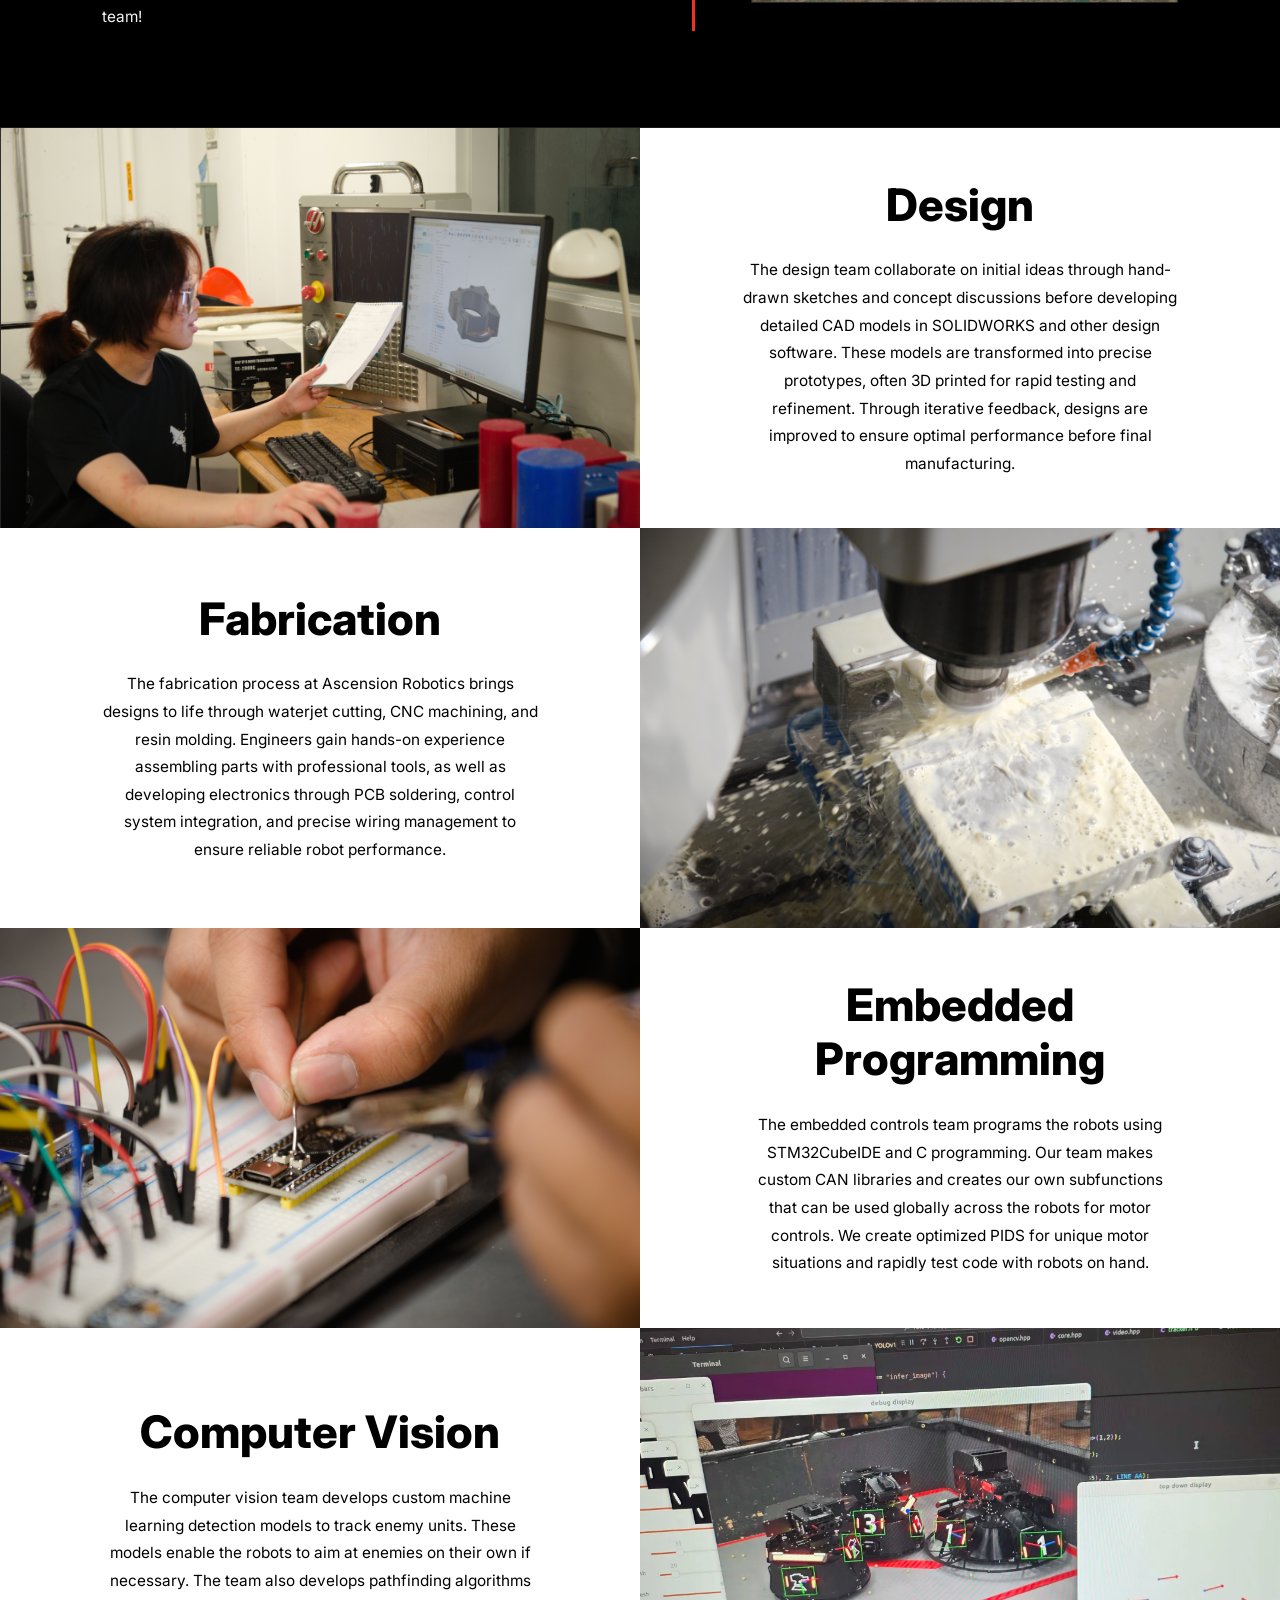
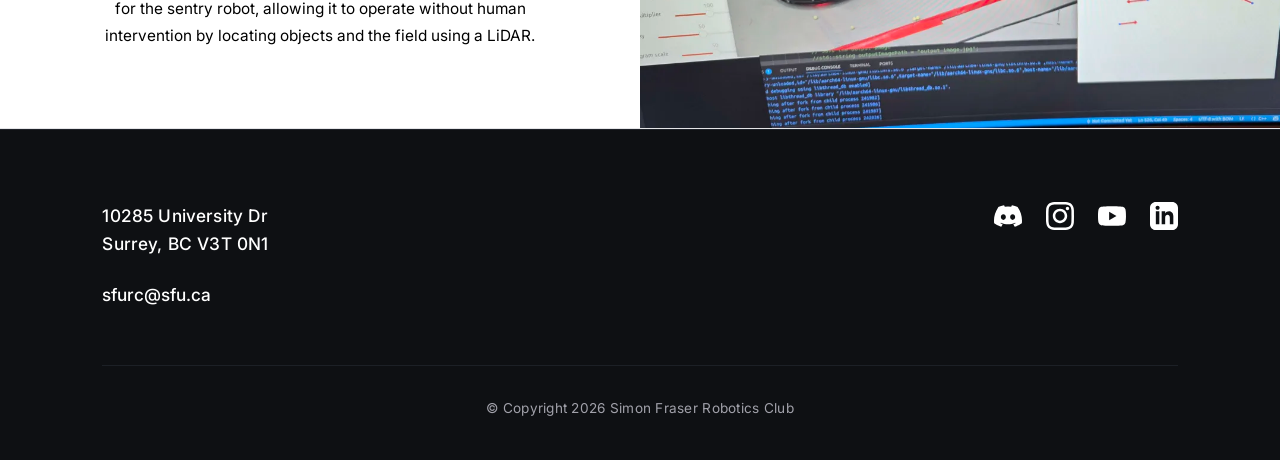
==== commit 875a323e: "added the web logos fr" ====
--- a/index.html
+++ b/index.html
@@ -4,7 +4,7 @@
     <meta charset="UTF-8" />
     <meta name="viewport" content="width=device-width, initial-scale=1.0" />
     <title>Home | SFU Ascension Robotics</title>
-    <link rel="icon" type="image/png" href="asnWhiteLogo.png" />
+    <link rel="icon" type="image/png" href="images/asnWhiteLogo.png" />
     <link rel="stylesheet" href="style.css" />
     <link rel="preconnect" href="https://fonts.googleapis.com" />
     <link rel="preconnect" href="https://fonts.gstatic.com" crossorigin />
